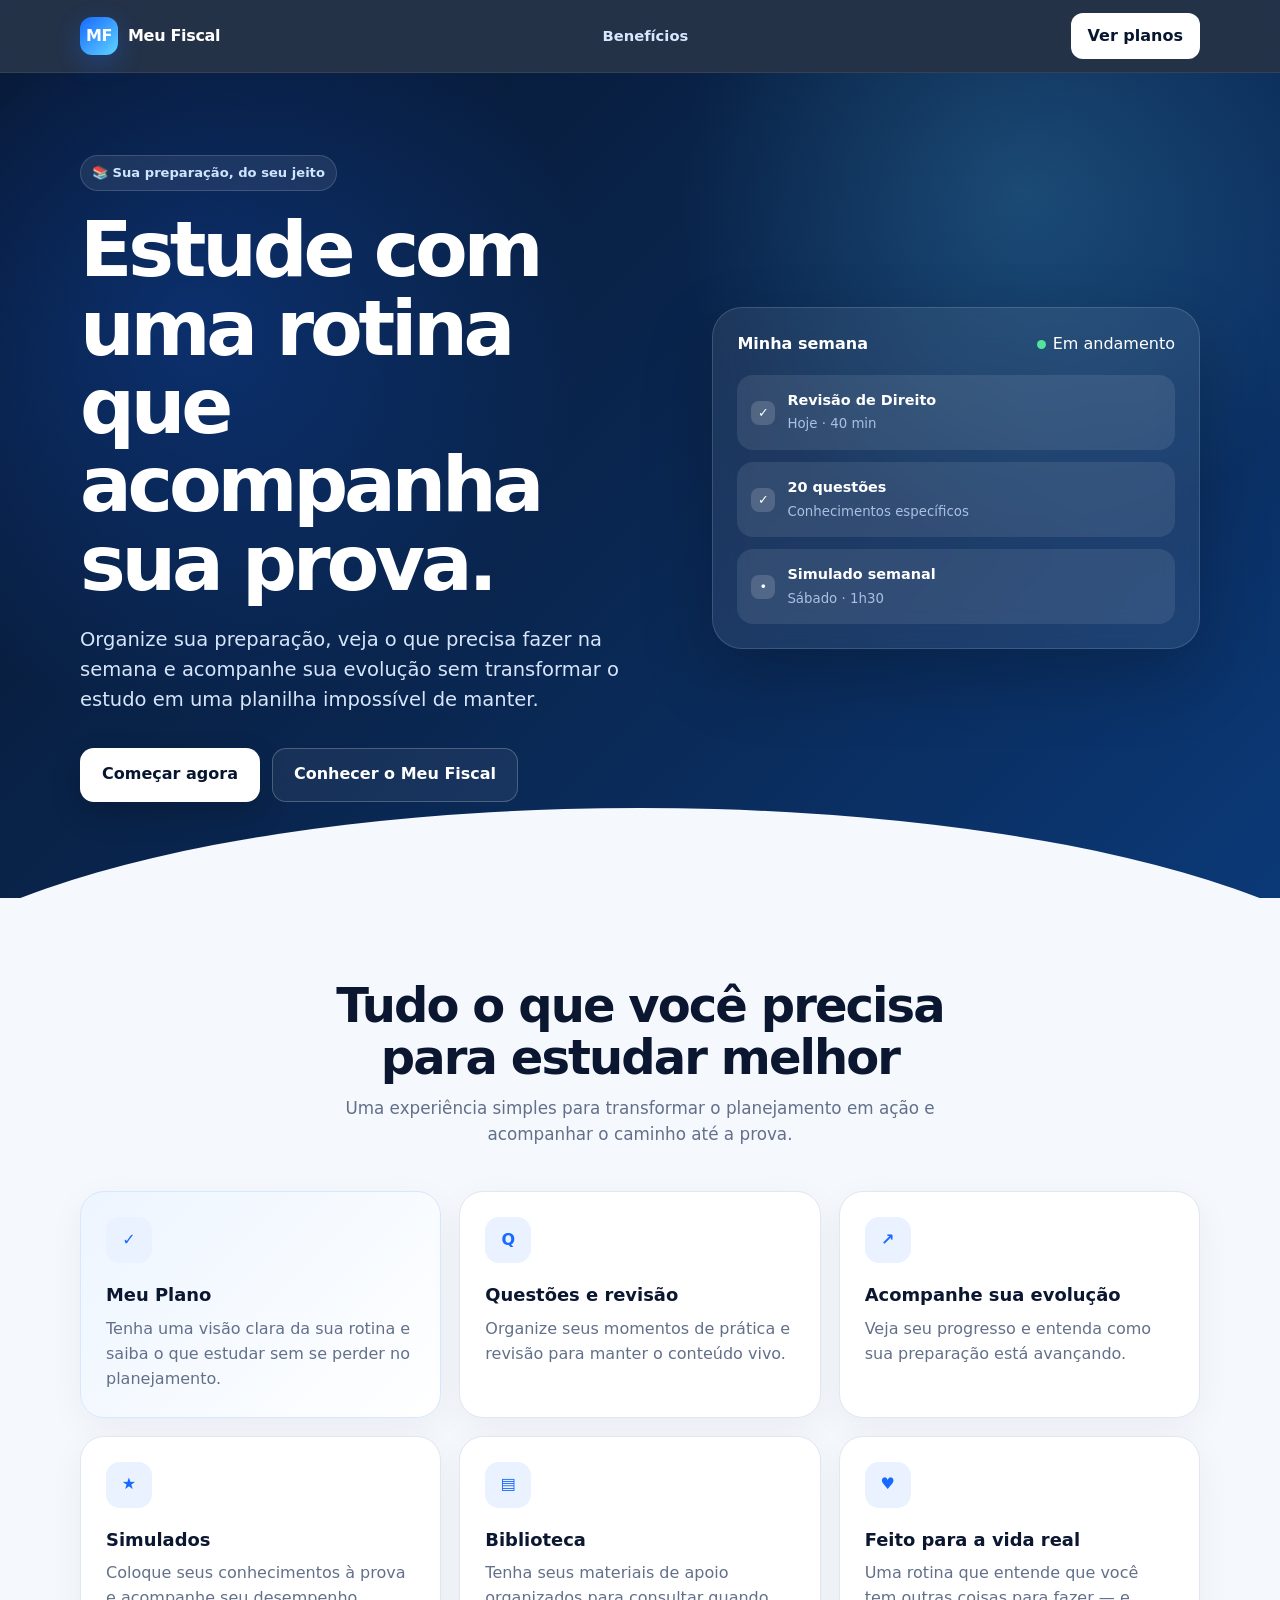
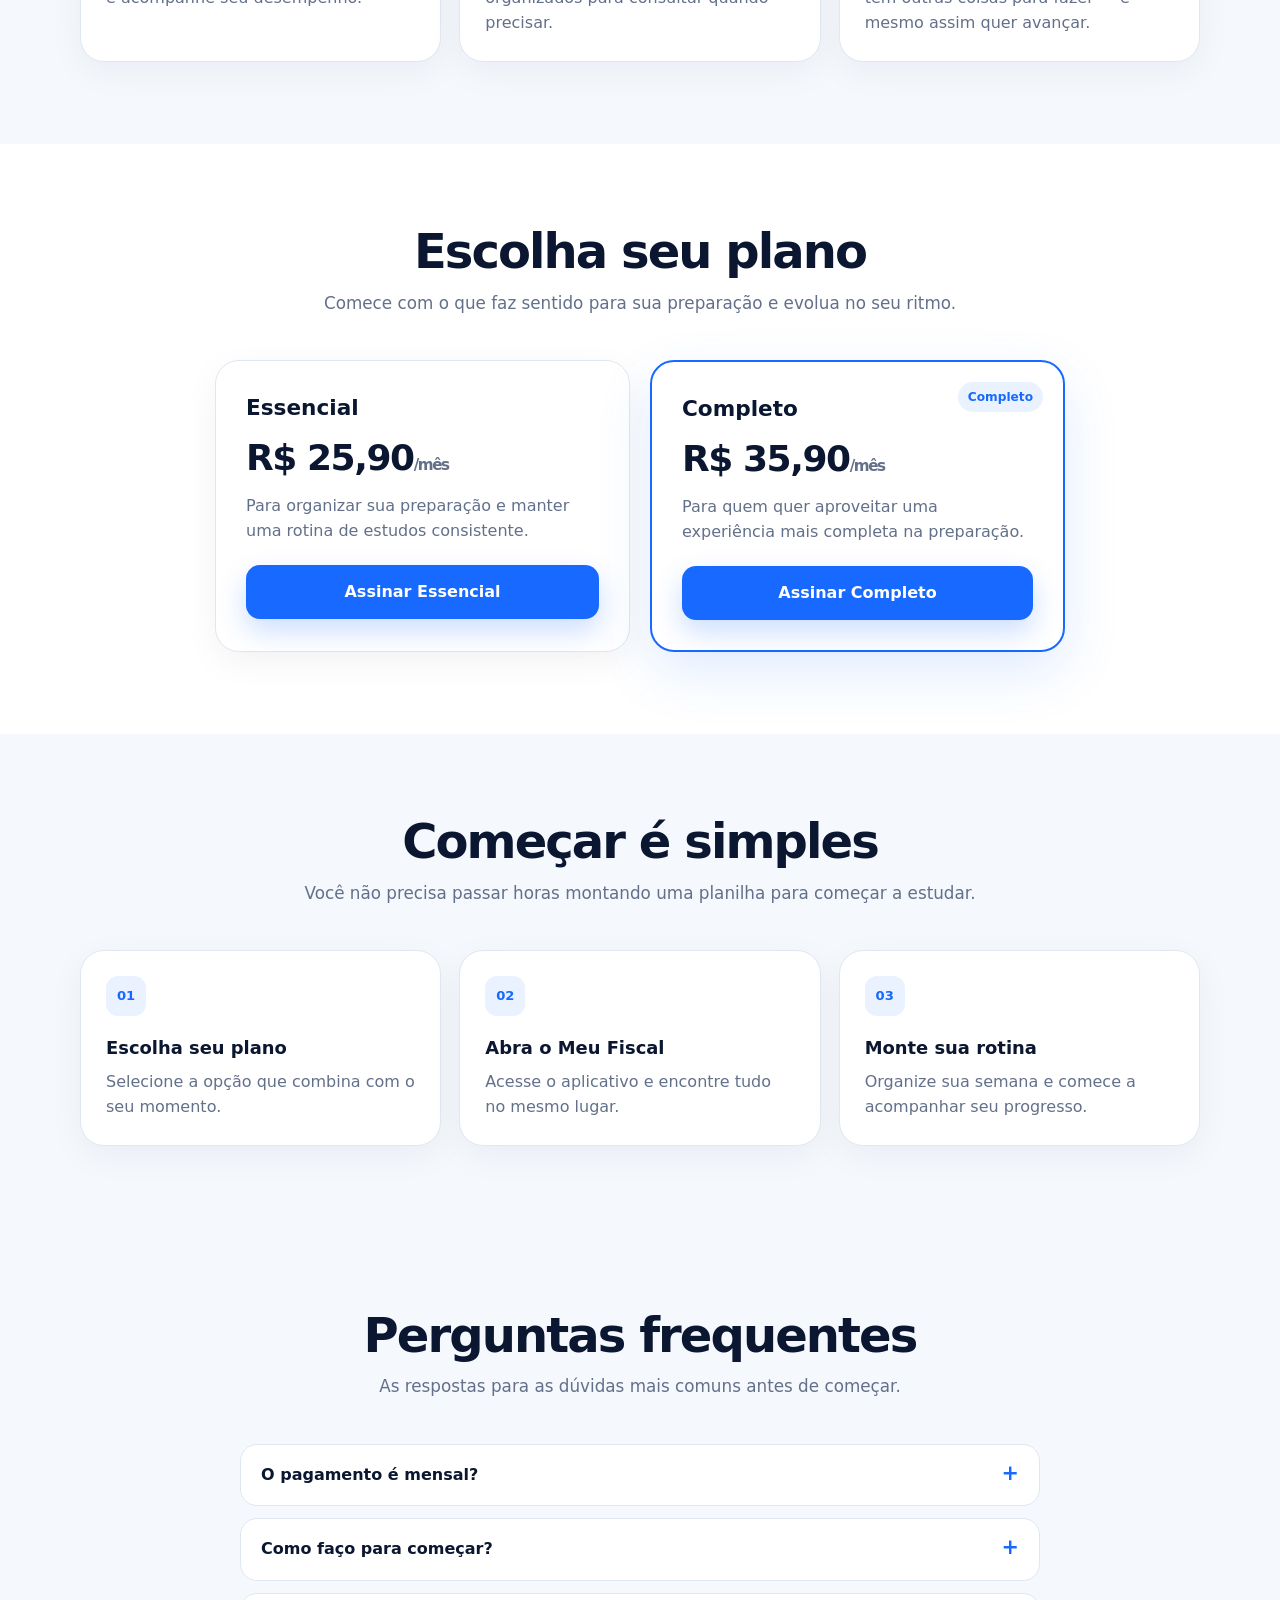
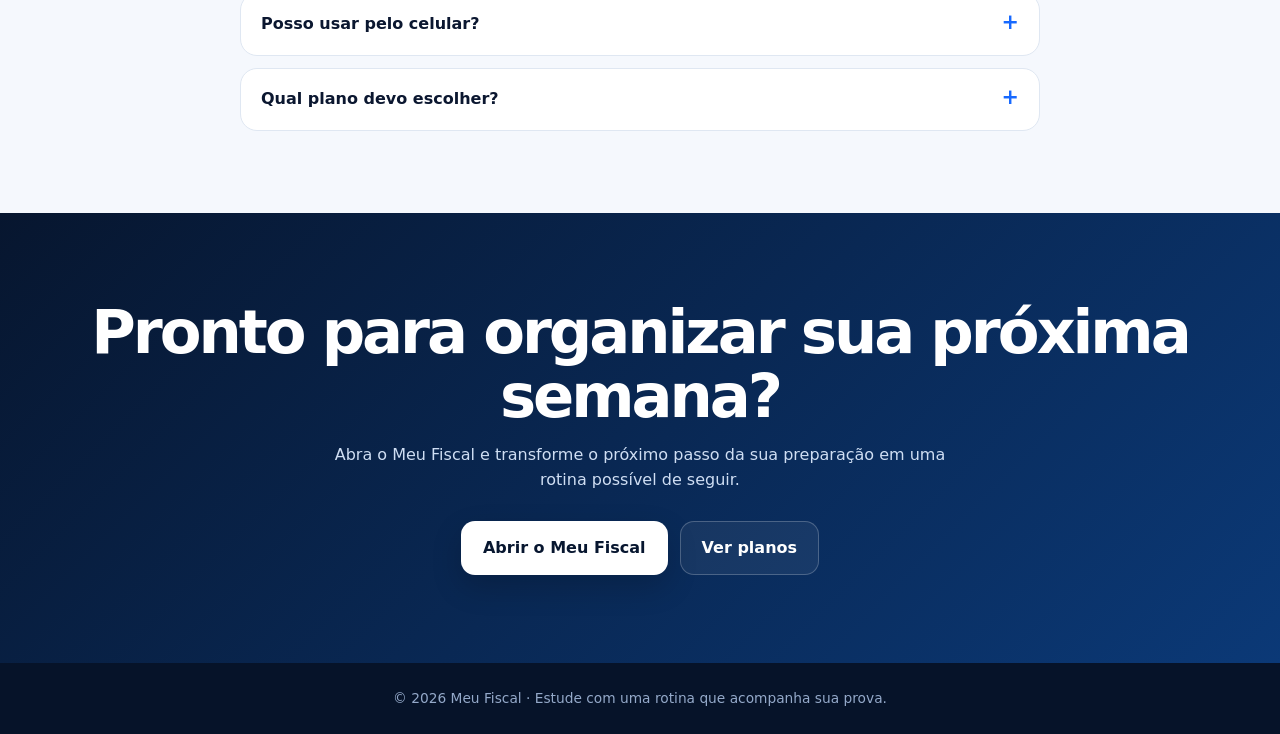
==== vendas/index.html @ a2a59a78 "Rename meu-fiscal-pagina-vendas.html to vendas/index.html" ====
<!DOCTYPE html>
<html lang="pt-BR">
<head>
  <meta charset="UTF-8">
  <meta name="viewport" content="width=device-width, initial-scale=1.0">
  <meta name="description" content="Meu Fiscal — organize sua preparação, acompanhe sua evolução e estude com uma rotina que acompanha sua prova.">
  <title>Meu Fiscal — Estude com uma rotina que acompanha sua prova</title>
  <style>
    :root{
      --navy:#07162f;
      --navy-2:#0b2145;
      --blue:#1769ff;
      --blue-2:#4f8cff;
      --cyan:#5fd4ff;
      --bg:#f5f8fd;
      --surface:#ffffff;
      --text:#0b1730;
      --muted:#63708a;
      --line:#dfe7f2;
      --success:#16a46a;
      --shadow:0 20px 60px rgba(7,22,47,.10);
      --radius:24px;
    }
    *{box-sizing:border-box}
    html{scroll-behavior:smooth}
    body{
      margin:0;
      font-family:Inter,ui-sans-serif,system-ui,-apple-system,BlinkMacSystemFont,"Segoe UI",sans-serif;
      color:var(--text);
      background:var(--bg);
      line-height:1.55;
    }
    a{text-decoration:none;color:inherit}
    .container{width:min(1120px,calc(100% - 32px));margin:auto}
    .nav{
      position:sticky;top:0;z-index:50;
      background:rgba(7,22,47,.88);
      backdrop-filter:blur(16px);
      border-bottom:1px solid rgba(255,255,255,.08);
    }
    .nav-inner{height:72px;display:flex;align-items:center;justify-content:space-between;gap:20px}
    .brand{display:flex;align-items:center;gap:10px;color:#fff;font-weight:800;letter-spacing:-.02em}
    .brand-mark{
      width:38px;height:38px;border-radius:12px;
      display:grid;place-items:center;
      background:linear-gradient(135deg,var(--blue),var(--cyan));
      color:#fff;font-weight:900;
      box-shadow:0 8px 24px rgba(23,105,255,.3)
    }
    .nav-link{color:#d9e6ff;font-size:.92rem;font-weight:650}
    .nav-cta{background:#fff;color:var(--navy);padding:11px 17px;border-radius:12px;font-weight:800}
    .hero{
      position:relative;overflow:hidden;color:#fff;
      background:
        radial-gradient(circle at 80% 15%,rgba(95,212,255,.20),transparent 28%),
        radial-gradient(circle at 15% 30%,rgba(23,105,255,.25),transparent 32%),
        linear-gradient(135deg,var(--navy),#0a2a58 62%,#0b3977);
      padding:82px 0 96px;
    }
    .hero:after{
      content:"";position:absolute;inset:auto -10% -130px;
      height:220px;background:var(--bg);border-radius:50% 50% 0 0/100% 100% 0 0;
    }
    .hero-grid{display:grid;grid-template-columns:1.08fr .92fr;align-items:center;gap:60px;position:relative;z-index:2}
    .eyebrow{
      display:inline-flex;align-items:center;gap:8px;
      padding:7px 11px;border:1px solid rgba(255,255,255,.15);
      background:rgba(255,255,255,.08);border-radius:999px;
      color:#cfe5ff;font-size:.82rem;font-weight:750;margin-bottom:20px
    }
    h1{font-size:clamp(2.65rem,6vw,5rem);line-height:1.02;letter-spacing:-.055em;margin:0 0 22px;max-width:760px}
    .hero p{font-size:clamp(1.03rem,2vw,1.22rem);color:#d7e5fa;max-width:650px;margin:0 0 32px}
    .actions{display:flex;flex-wrap:wrap;gap:12px}
    .btn{
      min-height:54px;padding:0 21px;border-radius:14px;
      display:inline-flex;align-items:center;justify-content:center;
      font-weight:850;border:1px solid transparent;transition:.2s;
    }
    .btn:hover{transform:translateY(-2px)}
    .btn-primary{background:#fff;color:var(--navy);box-shadow:0 12px 30px rgba(0,0,0,.18)}
    .btn-secondary{border-color:rgba(255,255,255,.22);color:#fff;background:rgba(255,255,255,.06)}
    .hero-card{
      background:rgba(255,255,255,.08);border:1px solid rgba(255,255,255,.14);
      border-radius:30px;padding:24px;box-shadow:0 28px 70px rgba(0,0,0,.22);
      backdrop-filter:blur(18px)
    }
    .mock-head{display:flex;justify-content:space-between;align-items:center;margin-bottom:18px}
    .mock-title{font-weight:800}.dot{width:9px;height:9px;background:#52e39c;border-radius:50%;display:inline-block;margin-right:7px}
    .week{display:grid;gap:12px}
    .task{
      display:flex;align-items:center;gap:12px;padding:14px;
      border-radius:16px;background:rgba(255,255,255,.09)
    }
    .check{width:24px;height:24px;border-radius:8px;background:rgba(255,255,255,.16);display:grid;place-items:center;font-size:.8rem}
    .task strong{display:block;font-size:.9rem}.task small{color:#a9c0e2}
    section{padding:82px 0}
    .section-head{text-align:center;max-width:700px;margin:0 auto 44px}
    .section-head h2{font-size:clamp(2rem,4vw,3rem);line-height:1.08;letter-spacing:-.04em;margin:0 0 12px}
    .section-head p{margin:0;color:var(--muted);font-size:1.05rem}
    .benefits{display:grid;grid-template-columns:repeat(3,1fr);gap:18px}
    .card{
      background:var(--surface);border:1px solid var(--line);border-radius:var(--radius);
      padding:25px;box-shadow:0 10px 35px rgba(11,23,48,.05)
    }
    .icon{
      width:46px;height:46px;border-radius:14px;display:grid;place-items:center;
      background:#eaf2ff;color:var(--blue);font-weight:900;margin-bottom:18px
    }
    .card h3{margin:0 0 8px;font-size:1.12rem}.card p{margin:0;color:var(--muted)}
    .highlight{
      background:linear-gradient(135deg,#edf5ff,#fff);
      border:1px solid #d8e7ff
    }
    .plans{background:#fff}
    .plan-grid{display:grid;grid-template-columns:repeat(2,1fr);gap:20px;max-width:850px;margin:auto}
    .plan{position:relative;padding:30px}
    .plan.featured{border:2px solid var(--blue);box-shadow:0 20px 55px rgba(23,105,255,.13)}
    .tag{position:absolute;right:20px;top:20px;padding:6px 10px;border-radius:999px;background:#eaf2ff;color:var(--blue);font-size:.76rem;font-weight:850}
    .plan h3{font-size:1.35rem;margin:0 0 6px}.price{font-size:2.25rem;font-weight:900;letter-spacing:-.04em;margin:0 0 8px}.price span{font-size:.95rem;color:var(--muted);font-weight:600}
    .plan p{color:var(--muted);margin:0 0 22px}
    .plan .btn{width:100%}.btn-blue{background:var(--blue);color:#fff;box-shadow:0 12px 28px rgba(23,105,255,.22)}
    .steps{display:grid;grid-template-columns:repeat(3,1fr);gap:18px;counter-reset:step}
    .step{position:relative}.number{font-size:.82rem;font-weight:900;color:var(--blue);margin-bottom:18px}
    .number:before{counter-increment:step;content:"0" counter(step);display:inline-flex;width:40px;height:40px;align-items:center;justify-content:center;border-radius:12px;background:#eaf2ff;margin-right:10px}
    .faq{max-width:800px;margin:auto;display:grid;gap:12px}
    details{background:#fff;border:1px solid var(--line);border-radius:17px;padding:18px 20px}
    summary{cursor:pointer;font-weight:800;list-style:none;display:flex;justify-content:space-between;gap:15px}
    summary::-webkit-details-marker{display:none}
    summary:after{content:"+";color:var(--blue);font-size:1.3rem;line-height:1}
    details[open] summary:after{content:"−"}
    details p{color:var(--muted);margin:14px 0 0}
    .final{
      color:#fff;background:linear-gradient(135deg,var(--navy),#0b3977);
      text-align:center;padding:88px 0
    }
    .final h2{font-size:clamp(2.2rem,5vw,3.8rem);letter-spacing:-.05em;line-height:1.05;margin:0 0 15px}
    .final p{color:#cfdef3;max-width:620px;margin:0 auto 28px}
    footer{background:#061329;color:#94a9c9;padding:25px 0;text-align:center;font-size:.86rem}
    @media(max-width:800px){
      .nav-link{display:none}.nav-inner{height:64px}.hero{padding:58px 0 82px}
      .hero-grid{grid-template-columns:1fr;gap:35px}.hero-card{max-width:560px}
      .benefits,.steps,.plan-grid{grid-template-columns:1fr}
      section{padding:64px 0}.card{padding:22px}
    }
    @media(max-width:520px){
      .container{width:min(100% - 24px,1120px)}
      h1{font-size:2.65rem}.hero p{font-size:1rem}
      .actions{display:grid;grid-template-columns:1fr}.btn{width:100%}
      .hero-card{padding:18px;border-radius:22px}.plan{padding:24px}
      .section-head{margin-bottom:30px}
    }
  </style>
</head>
<body>
  <header class="nav">
    <div class="container nav-inner">
      <a class="brand" href="#top" aria-label="Meu Fiscal">
        <span class="brand-mark">MF</span><span>Meu Fiscal</span>
      </a>
      <nav><a class="nav-link" href="#beneficios">Benefícios</a></nav>
      <a class="nav-cta" href="#planos">Ver planos</a>
    </div>
  </header>

  <main id="top">
    <section class="hero">
      <div class="container hero-grid">
        <div>
          <div class="eyebrow">📚 Sua preparação, do seu jeito</div>
          <h1>Estude com uma rotina que acompanha sua prova.</h1>
          <p>Organize sua preparação, veja o que precisa fazer na semana e acompanhe sua evolução sem transformar o estudo em uma planilha impossível de manter.</p>
          <div class="actions">
            <a class="btn btn-primary" href="#planos">Começar agora</a>
            <a class="btn btn-secondary" href="https://meu-fiscal-mp-na-tela-inicial.vercel.app/">Conhecer o Meu Fiscal</a>
          </div>
        </div>
        <div class="hero-card" aria-label="Prévia da rotina semanal">
          <div class="mock-head"><span class="mock-title">Minha semana</span><span><i class="dot"></i>Em andamento</span></div>
          <div class="week">
            <div class="task"><span class="check">✓</span><div><strong>Revisão de Direito</strong><small>Hoje · 40 min</small></div></div>
            <div class="task"><span class="check">✓</span><div><strong>20 questões</strong><small>Conhecimentos específicos</small></div></div>
            <div class="task"><span class="check">•</span><div><strong>Simulado semanal</strong><small>Sábado · 1h30</small></div></div>
          </div>
        </div>
      </div>
    </section>

    <section id="beneficios">
      <div class="container">
        <div class="section-head">
          <h2>Tudo o que você precisa para estudar melhor</h2>
          <p>Uma experiência simples para transformar o planejamento em ação e acompanhar o caminho até a prova.</p>
        </div>
        <div class="benefits">
          <article class="card highlight"><div class="icon">✓</div><h3>Meu Plano</h3><p>Tenha uma visão clara da sua rotina e saiba o que estudar sem se perder no planejamento.</p></article>
          <article class="card"><div class="icon">Q</div><h3>Questões e revisão</h3><p>Organize seus momentos de prática e revisão para manter o conteúdo vivo.</p></article>
          <article class="card"><div class="icon">↗</div><h3>Acompanhe sua evolução</h3><p>Veja seu progresso e entenda como sua preparação está avançando.</p></article>
          <article class="card"><div class="icon">★</div><h3>Simulados</h3><p>Coloque seus conhecimentos à prova e acompanhe seu desempenho.</p></article>
          <article class="card"><div class="icon">▤</div><h3>Biblioteca</h3><p>Tenha seus materiais de apoio organizados para consultar quando precisar.</p></article>
          <article class="card"><div class="icon">♥</div><h3>Feito para a vida real</h3><p>Uma rotina que entende que você tem outras coisas para fazer — e mesmo assim quer avançar.</p></article>
        </div>
      </div>
    </section>

    <section id="planos" class="plans">
      <div class="container">
        <div class="section-head">
          <h2>Escolha seu plano</h2>
          <p>Comece com o que faz sentido para sua preparação e evolua no seu ritmo.</p>
        </div>
        <div class="plan-grid">
          <article class="card plan">
            <h3>Essencial</h3>
            <div class="price">R$ 25,90<span>/mês</span></div>
            <p>Para organizar sua preparação e manter uma rotina de estudos consistente.</p>
            <a class="btn btn-blue" href="https://mpago.la/21zCjoG" target="_blank" rel="noopener">Assinar Essencial</a>
          </article>
          <article class="card plan featured">
            <span class="tag">Completo</span>
            <h3>Completo</h3>
            <div class="price">R$ 35,90<span>/mês</span></div>
            <p>Para quem quer aproveitar uma experiência mais completa na preparação.</p>
            <a class="btn btn-blue" href="https://mpago.la/1VVJ6g5" target="_blank" rel="noopener">Assinar Completo</a>
          </article>
        </div>
      </div>
    </section>

    <section>
      <div class="container">
        <div class="section-head">
          <h2>Começar é simples</h2>
          <p>Você não precisa passar horas montando uma planilha para começar a estudar.</p>
        </div>
        <div class="steps">
          <article class="card step"><div class="number"></div><h3>Escolha seu plano</h3><p>Selecione a opção que combina com o seu momento.</p></article>
          <article class="card step"><div class="number"></div><h3>Abra o Meu Fiscal</h3><p>Acesse o aplicativo e encontre tudo no mesmo lugar.</p></article>
          <article class="card step"><div class="number"></div><h3>Monte sua rotina</h3><p>Organize sua semana e comece a acompanhar seu progresso.</p></article>
        </div>
      </div>
    </section>

    <section id="faq">
      <div class="container">
        <div class="section-head">
          <h2>Perguntas frequentes</h2>
          <p>As respostas para as dúvidas mais comuns antes de começar.</p>
        </div>
        <div class="faq">
          <details><summary>O pagamento é mensal?</summary><p>Sim. Os planos são apresentados com cobrança mensal.</p></details>
          <details><summary>Como faço para começar?</summary><p>Escolha seu plano, faça a assinatura e depois acesse o Meu Fiscal pelo aplicativo.</p></details>
          <details><summary>Posso usar pelo celular?</summary><p>Sim. O Meu Fiscal foi pensado para funcionar muito bem no celular, além de também poder ser acessado no desktop.</p></details>
          <details><summary>Qual plano devo escolher?</summary><p>Escolha o Essencial se você quer começar com uma rotina mais enxuta. O Completo é indicado para quem quer uma experiência mais completa de preparação.</p></details>
        </div>
      </div>
    </section>

    <section class="final">
      <div class="container">
        <h2>Pronto para organizar sua próxima semana?</h2>
        <p>Abra o Meu Fiscal e transforme o próximo passo da sua preparação em uma rotina possível de seguir.</p>
        <div class="actions" style="justify-content:center">
          <a class="btn btn-primary" href="https://meu-fiscal-mp-na-tela-inicial.vercel.app/" target="_blank" rel="noopener">Abrir o Meu Fiscal</a>
          <a class="btn btn-secondary" href="#planos">Ver planos</a>
        </div>
      </div>
    </section>
  </main>

  <footer>
    <div class="container">© 2026 Meu Fiscal · Estude com uma rotina que acompanha sua prova.</div>
  </footer>
</body>
</html>
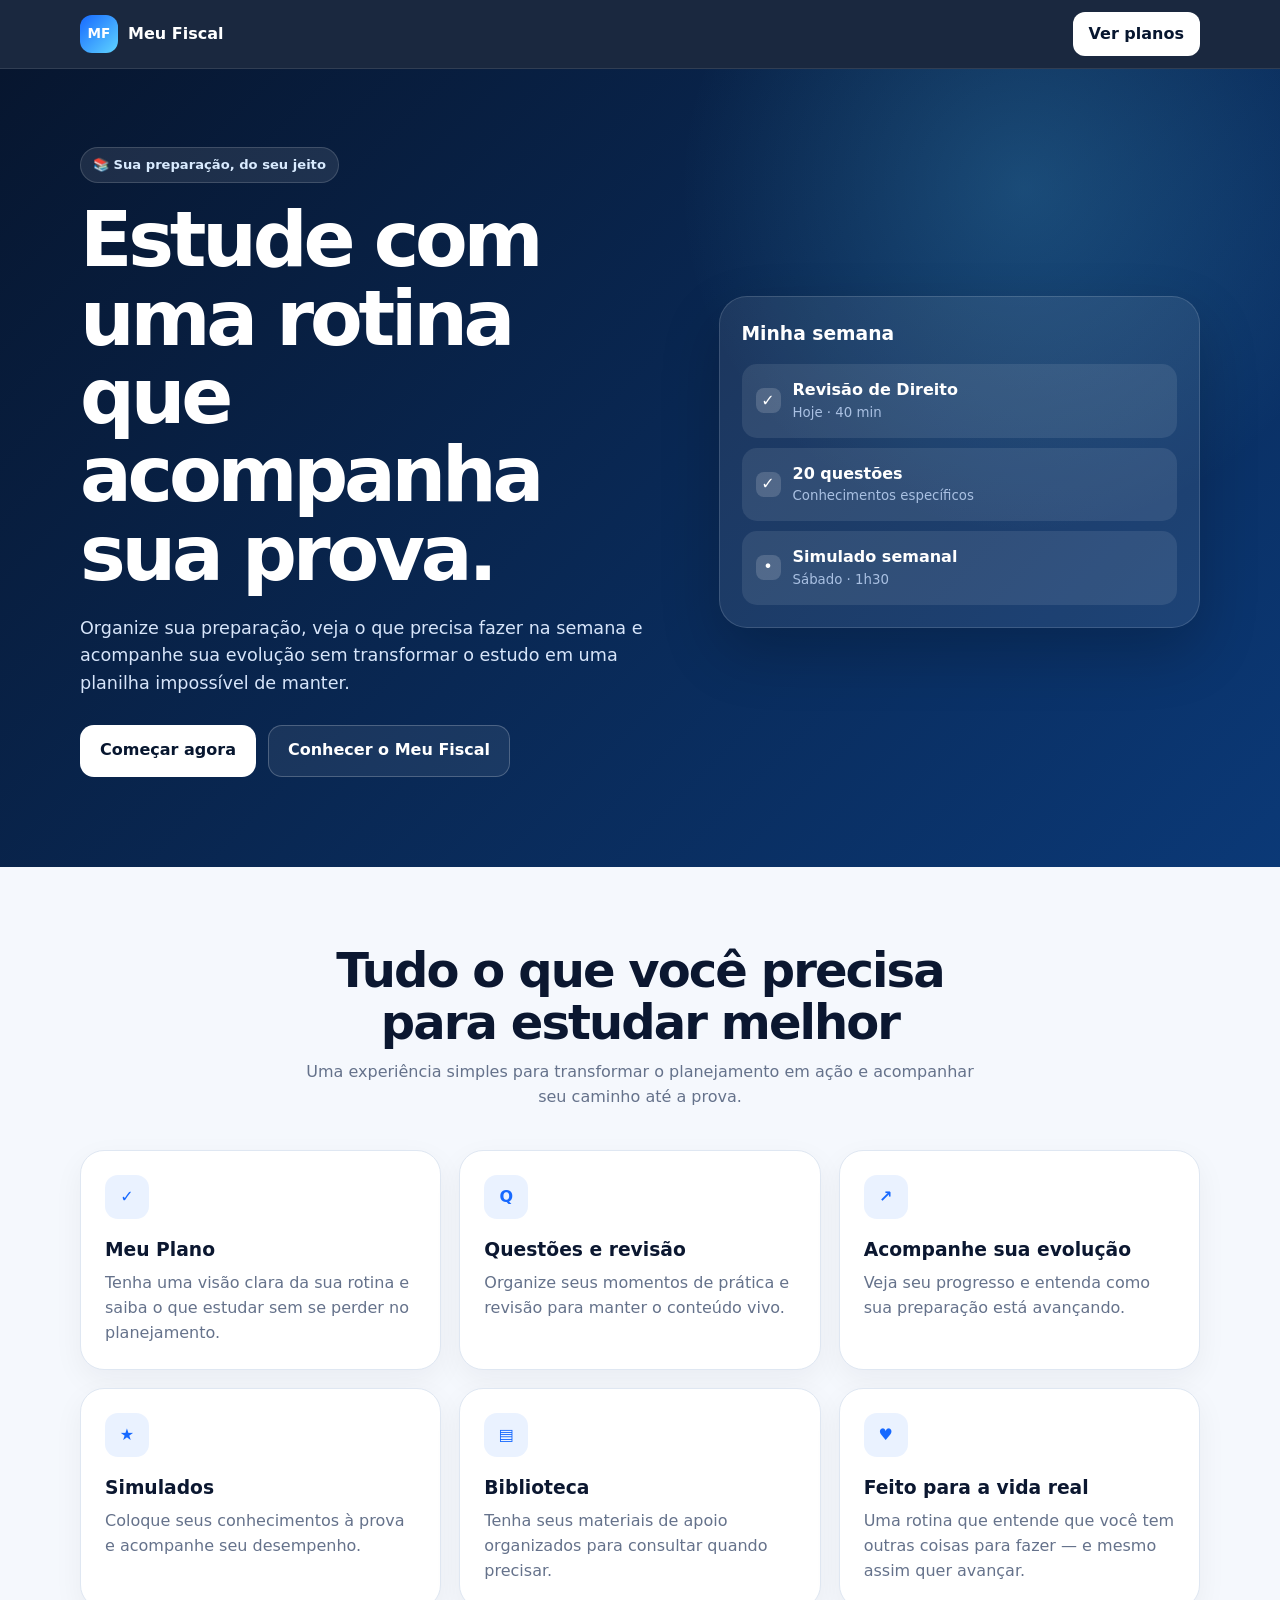
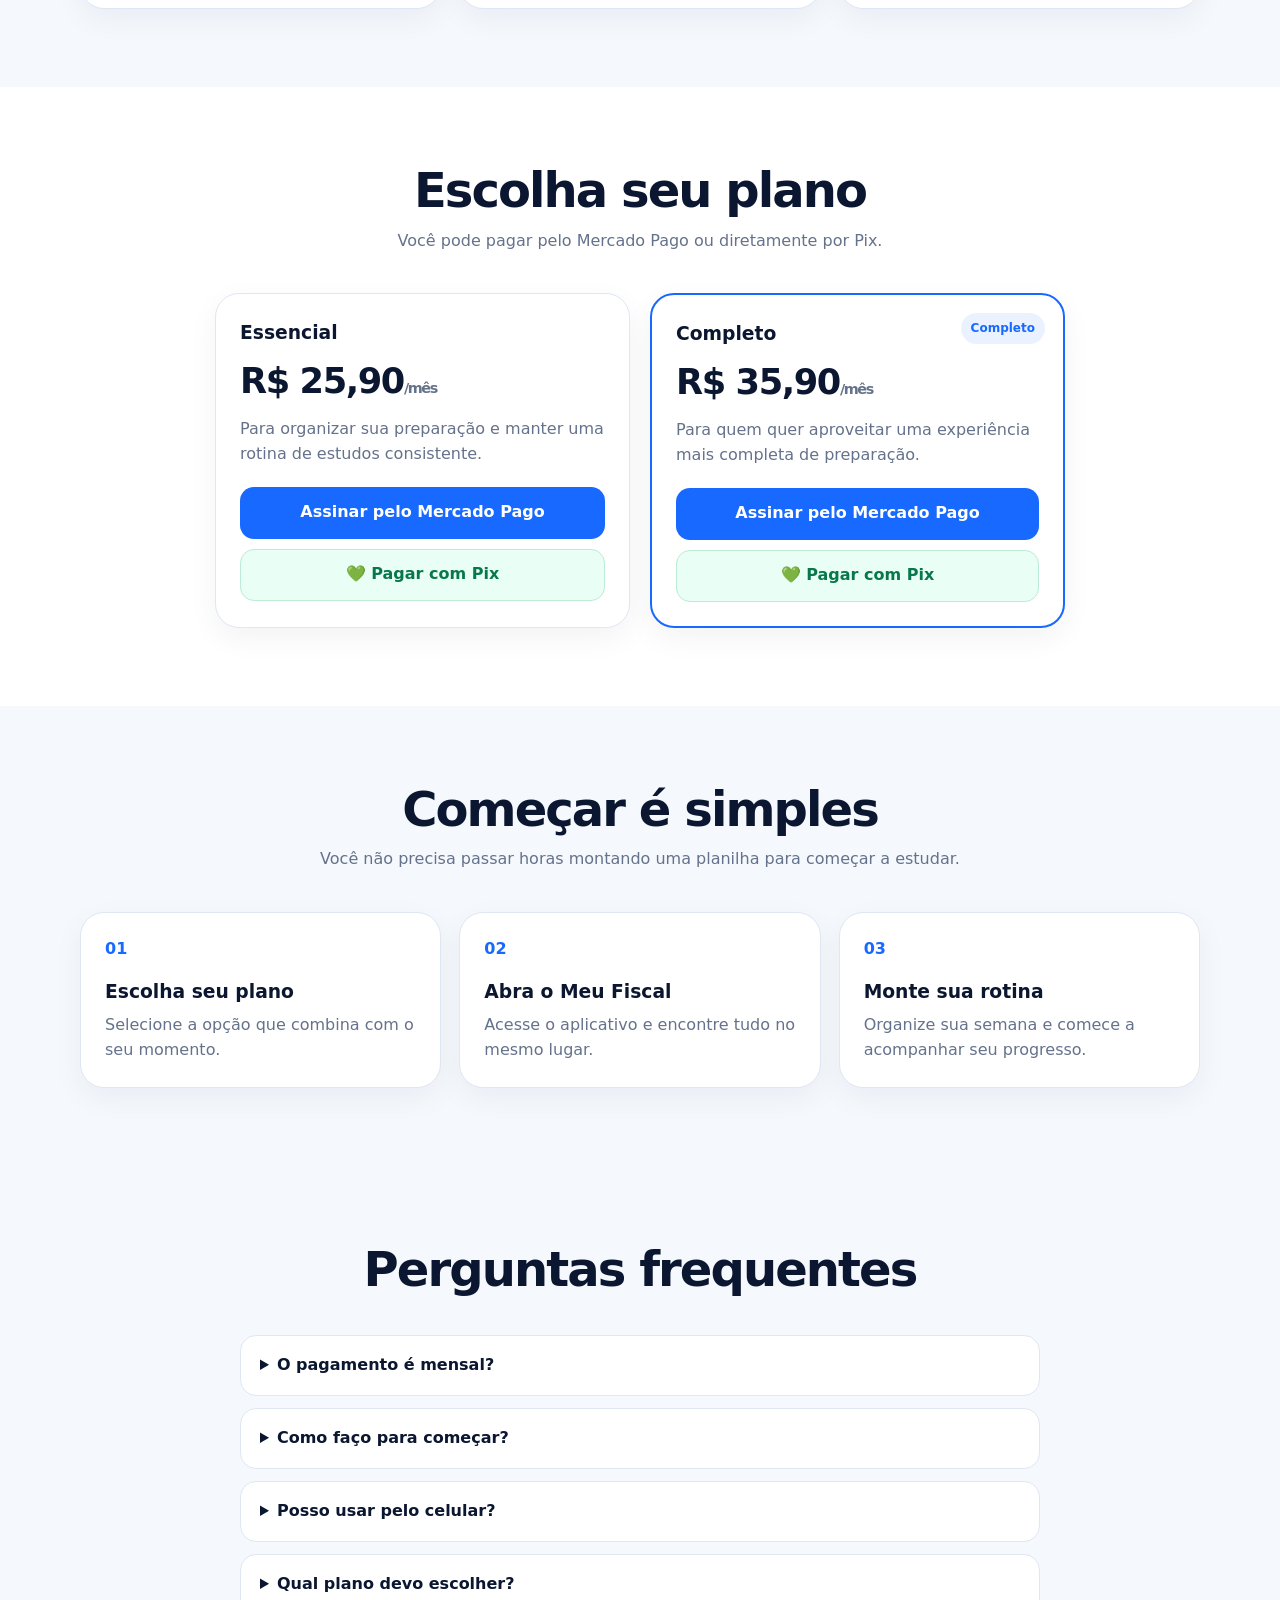
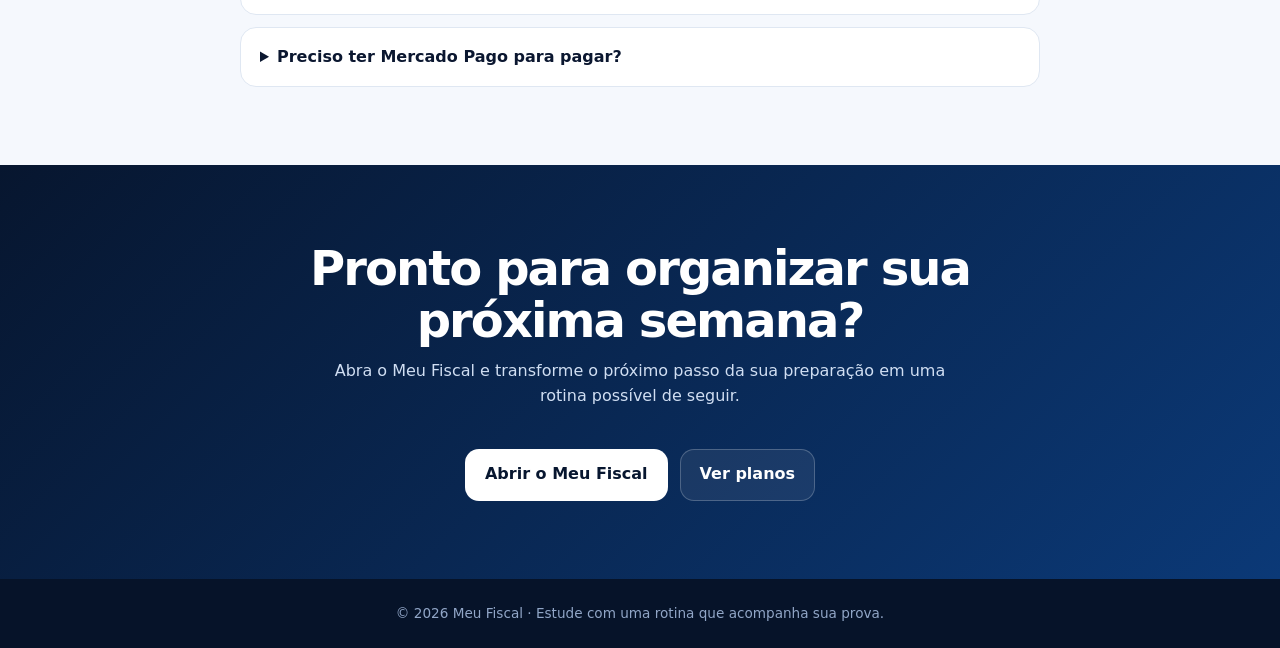
==== commit 59f2aa3b: "Rename meu-fiscal-pagina-vendas-pix.html to vendas/index.html" ====
--- a/vendas/index.html
+++ b/vendas/index.html
@@ -1,274 +1,50 @@
 <!DOCTYPE html>
 <html lang="pt-BR">
 <head>
-  <meta charset="UTF-8">
-  <meta name="viewport" content="width=device-width, initial-scale=1.0">
-  <meta name="description" content="Meu Fiscal — organize sua preparação, acompanhe sua evolução e estude com uma rotina que acompanha sua prova.">
-  <title>Meu Fiscal — Estude com uma rotina que acompanha sua prova</title>
-  <style>
-    :root{
-      --navy:#07162f;
-      --navy-2:#0b2145;
-      --blue:#1769ff;
-      --blue-2:#4f8cff;
-      --cyan:#5fd4ff;
-      --bg:#f5f8fd;
-      --surface:#ffffff;
-      --text:#0b1730;
-      --muted:#63708a;
-      --line:#dfe7f2;
-      --success:#16a46a;
-      --shadow:0 20px 60px rgba(7,22,47,.10);
-      --radius:24px;
-    }
-    *{box-sizing:border-box}
-    html{scroll-behavior:smooth}
-    body{
-      margin:0;
-      font-family:Inter,ui-sans-serif,system-ui,-apple-system,BlinkMacSystemFont,"Segoe UI",sans-serif;
-      color:var(--text);
-      background:var(--bg);
-      line-height:1.55;
-    }
-    a{text-decoration:none;color:inherit}
-    .container{width:min(1120px,calc(100% - 32px));margin:auto}
-    .nav{
-      position:sticky;top:0;z-index:50;
-      background:rgba(7,22,47,.88);
-      backdrop-filter:blur(16px);
-      border-bottom:1px solid rgba(255,255,255,.08);
-    }
-    .nav-inner{height:72px;display:flex;align-items:center;justify-content:space-between;gap:20px}
-    .brand{display:flex;align-items:center;gap:10px;color:#fff;font-weight:800;letter-spacing:-.02em}
-    .brand-mark{
-      width:38px;height:38px;border-radius:12px;
-      display:grid;place-items:center;
-      background:linear-gradient(135deg,var(--blue),var(--cyan));
-      color:#fff;font-weight:900;
-      box-shadow:0 8px 24px rgba(23,105,255,.3)
-    }
-    .nav-link{color:#d9e6ff;font-size:.92rem;font-weight:650}
-    .nav-cta{background:#fff;color:var(--navy);padding:11px 17px;border-radius:12px;font-weight:800}
-    .hero{
-      position:relative;overflow:hidden;color:#fff;
-      background:
-        radial-gradient(circle at 80% 15%,rgba(95,212,255,.20),transparent 28%),
-        radial-gradient(circle at 15% 30%,rgba(23,105,255,.25),transparent 32%),
-        linear-gradient(135deg,var(--navy),#0a2a58 62%,#0b3977);
-      padding:82px 0 96px;
-    }
-    .hero:after{
-      content:"";position:absolute;inset:auto -10% -130px;
-      height:220px;background:var(--bg);border-radius:50% 50% 0 0/100% 100% 0 0;
-    }
-    .hero-grid{display:grid;grid-template-columns:1.08fr .92fr;align-items:center;gap:60px;position:relative;z-index:2}
-    .eyebrow{
-      display:inline-flex;align-items:center;gap:8px;
-      padding:7px 11px;border:1px solid rgba(255,255,255,.15);
-      background:rgba(255,255,255,.08);border-radius:999px;
-      color:#cfe5ff;font-size:.82rem;font-weight:750;margin-bottom:20px
-    }
-    h1{font-size:clamp(2.65rem,6vw,5rem);line-height:1.02;letter-spacing:-.055em;margin:0 0 22px;max-width:760px}
-    .hero p{font-size:clamp(1.03rem,2vw,1.22rem);color:#d7e5fa;max-width:650px;margin:0 0 32px}
-    .actions{display:flex;flex-wrap:wrap;gap:12px}
-    .btn{
-      min-height:54px;padding:0 21px;border-radius:14px;
-      display:inline-flex;align-items:center;justify-content:center;
-      font-weight:850;border:1px solid transparent;transition:.2s;
-    }
-    .btn:hover{transform:translateY(-2px)}
-    .btn-primary{background:#fff;color:var(--navy);box-shadow:0 12px 30px rgba(0,0,0,.18)}
-    .btn-secondary{border-color:rgba(255,255,255,.22);color:#fff;background:rgba(255,255,255,.06)}
-    .hero-card{
-      background:rgba(255,255,255,.08);border:1px solid rgba(255,255,255,.14);
-      border-radius:30px;padding:24px;box-shadow:0 28px 70px rgba(0,0,0,.22);
-      backdrop-filter:blur(18px)
-    }
-    .mock-head{display:flex;justify-content:space-between;align-items:center;margin-bottom:18px}
-    .mock-title{font-weight:800}.dot{width:9px;height:9px;background:#52e39c;border-radius:50%;display:inline-block;margin-right:7px}
-    .week{display:grid;gap:12px}
-    .task{
-      display:flex;align-items:center;gap:12px;padding:14px;
-      border-radius:16px;background:rgba(255,255,255,.09)
-    }
-    .check{width:24px;height:24px;border-radius:8px;background:rgba(255,255,255,.16);display:grid;place-items:center;font-size:.8rem}
-    .task strong{display:block;font-size:.9rem}.task small{color:#a9c0e2}
-    section{padding:82px 0}
-    .section-head{text-align:center;max-width:700px;margin:0 auto 44px}
-    .section-head h2{font-size:clamp(2rem,4vw,3rem);line-height:1.08;letter-spacing:-.04em;margin:0 0 12px}
-    .section-head p{margin:0;color:var(--muted);font-size:1.05rem}
-    .benefits{display:grid;grid-template-columns:repeat(3,1fr);gap:18px}
-    .card{
-      background:var(--surface);border:1px solid var(--line);border-radius:var(--radius);
-      padding:25px;box-shadow:0 10px 35px rgba(11,23,48,.05)
-    }
-    .icon{
-      width:46px;height:46px;border-radius:14px;display:grid;place-items:center;
-      background:#eaf2ff;color:var(--blue);font-weight:900;margin-bottom:18px
-    }
-    .card h3{margin:0 0 8px;font-size:1.12rem}.card p{margin:0;color:var(--muted)}
-    .highlight{
-      background:linear-gradient(135deg,#edf5ff,#fff);
-      border:1px solid #d8e7ff
-    }
-    .plans{background:#fff}
-    .plan-grid{display:grid;grid-template-columns:repeat(2,1fr);gap:20px;max-width:850px;margin:auto}
-    .plan{position:relative;padding:30px}
-    .plan.featured{border:2px solid var(--blue);box-shadow:0 20px 55px rgba(23,105,255,.13)}
-    .tag{position:absolute;right:20px;top:20px;padding:6px 10px;border-radius:999px;background:#eaf2ff;color:var(--blue);font-size:.76rem;font-weight:850}
-    .plan h3{font-size:1.35rem;margin:0 0 6px}.price{font-size:2.25rem;font-weight:900;letter-spacing:-.04em;margin:0 0 8px}.price span{font-size:.95rem;color:var(--muted);font-weight:600}
-    .plan p{color:var(--muted);margin:0 0 22px}
-    .plan .btn{width:100%}.btn-blue{background:var(--blue);color:#fff;box-shadow:0 12px 28px rgba(23,105,255,.22)}
-    .steps{display:grid;grid-template-columns:repeat(3,1fr);gap:18px;counter-reset:step}
-    .step{position:relative}.number{font-size:.82rem;font-weight:900;color:var(--blue);margin-bottom:18px}
-    .number:before{counter-increment:step;content:"0" counter(step);display:inline-flex;width:40px;height:40px;align-items:center;justify-content:center;border-radius:12px;background:#eaf2ff;margin-right:10px}
-    .faq{max-width:800px;margin:auto;display:grid;gap:12px}
-    details{background:#fff;border:1px solid var(--line);border-radius:17px;padding:18px 20px}
-    summary{cursor:pointer;font-weight:800;list-style:none;display:flex;justify-content:space-between;gap:15px}
-    summary::-webkit-details-marker{display:none}
-    summary:after{content:"+";color:var(--blue);font-size:1.3rem;line-height:1}
-    details[open] summary:after{content:"−"}
-    details p{color:var(--muted);margin:14px 0 0}
-    .final{
-      color:#fff;background:linear-gradient(135deg,var(--navy),#0b3977);
-      text-align:center;padding:88px 0
-    }
-    .final h2{font-size:clamp(2.2rem,5vw,3.8rem);letter-spacing:-.05em;line-height:1.05;margin:0 0 15px}
-    .final p{color:#cfdef3;max-width:620px;margin:0 auto 28px}
-    footer{background:#061329;color:#94a9c9;padding:25px 0;text-align:center;font-size:.86rem}
-    @media(max-width:800px){
-      .nav-link{display:none}.nav-inner{height:64px}.hero{padding:58px 0 82px}
-      .hero-grid{grid-template-columns:1fr;gap:35px}.hero-card{max-width:560px}
-      .benefits,.steps,.plan-grid{grid-template-columns:1fr}
-      section{padding:64px 0}.card{padding:22px}
-    }
-    @media(max-width:520px){
-      .container{width:min(100% - 24px,1120px)}
-      h1{font-size:2.65rem}.hero p{font-size:1rem}
-      .actions{display:grid;grid-template-columns:1fr}.btn{width:100%}
-      .hero-card{padding:18px;border-radius:22px}.plan{padding:24px}
-      .section-head{margin-bottom:30px}
-    }
-  </style>
+<meta charset="UTF-8"><meta name="viewport" content="width=device-width, initial-scale=1.0">
+<meta name="description" content="Meu Fiscal — organize sua preparação, acompanhe sua evolução e estude com uma rotina que acompanha sua prova.">
+<title>Meu Fiscal — Página de vendas</title>
+<style>
+:root{--navy:#07162f;--blue:#1769ff;--cyan:#5fd4ff;--bg:#f5f8fd;--text:#0b1730;--muted:#65728b;--line:#dfe7f2}
+*{box-sizing:border-box}html{scroll-behavior:smooth}body{margin:0;font-family:Inter,system-ui,-apple-system,BlinkMacSystemFont,"Segoe UI",sans-serif;color:var(--text);background:var(--bg);line-height:1.55}a{color:inherit;text-decoration:none}button{font:inherit}
+.container{width:min(1120px,calc(100% - 28px));margin:auto}.nav{position:sticky;top:0;z-index:20;background:rgba(7,22,47,.92);backdrop-filter:blur(15px);border-bottom:1px solid rgba(255,255,255,.1)}.navin{height:68px;display:flex;align-items:center;justify-content:space-between}.brand{display:flex;gap:10px;align-items:center;color:white;font-weight:850}.mark{width:38px;height:38px;border-radius:12px;display:grid;place-items:center;background:linear-gradient(135deg,var(--blue),var(--cyan));font-size:.85rem}.navbtn{background:white;color:var(--navy);padding:10px 16px;border-radius:12px;font-weight:800}
+.hero{color:white;background:radial-gradient(circle at 80% 15%,rgba(95,212,255,.2),transparent 28%),linear-gradient(135deg,var(--navy),#0b3977);padding:78px 0 90px}.hero-grid{display:grid;grid-template-columns:1.1fr .9fr;gap:50px;align-items:center}.pill{display:inline-block;padding:7px 12px;border-radius:999px;background:rgba(255,255,255,.09);border:1px solid rgba(255,255,255,.15);color:#d9ebff;font-size:.82rem;font-weight:750;margin-bottom:18px}h1{font-size:clamp(2.7rem,6vw,5rem);line-height:1.02;letter-spacing:-.055em;margin:0 0 22px}.hero p{font-size:1.1rem;color:#d7e5fa;max-width:650px;margin:0 0 28px}
+.actions{display:flex;gap:12px;flex-wrap:wrap}.btn{min-height:52px;padding:0 19px;border-radius:14px;border:1px solid transparent;display:inline-flex;align-items:center;justify-content:center;font-weight:850;cursor:pointer;transition:.2s}.btn:hover{transform:translateY(-2px)}.primary{background:white;color:var(--navy)}.blue{background:var(--blue);color:white}.outline{background:rgba(255,255,255,.07);border-color:rgba(255,255,255,.22);color:white}
+.preview{background:rgba(255,255,255,.08);border:1px solid rgba(255,255,255,.14);border-radius:28px;padding:22px;box-shadow:0 25px 60px rgba(0,0,0,.2)}.preview h3{margin:0 0 16px}.task{display:flex;gap:12px;align-items:center;padding:14px;border-radius:15px;background:rgba(255,255,255,.09);margin-top:10px}.check{width:25px;height:25px;border-radius:8px;background:rgba(255,255,255,.16);display:grid;place-items:center}.task small{display:block;color:#a9c0e2}
+section{padding:78px 0}.head{text-align:center;max-width:700px;margin:0 auto 40px}.head h2{font-size:clamp(2rem,4vw,3rem);line-height:1.08;letter-spacing:-.04em;margin:0 0 12px}.head p{margin:0;color:var(--muted)}
+.cards{display:grid;grid-template-columns:repeat(3,1fr);gap:18px}.card{background:white;border:1px solid var(--line);border-radius:24px;padding:24px;box-shadow:0 10px 30px rgba(11,23,48,.05)}.icon{width:44px;height:44px;border-radius:13px;background:#eaf2ff;color:var(--blue);display:grid;place-items:center;font-weight:900;margin-bottom:16px}.card h3{margin:0 0 7px}.card p{margin:0;color:var(--muted)}
+.plans{background:white}.plan-grid{display:grid;grid-template-columns:repeat(2,1fr);gap:20px;max-width:850px;margin:auto}.plan{position:relative}.plan.featured{border:2px solid var(--blue)}.tag{position:absolute;right:18px;top:18px;background:#eaf2ff;color:var(--blue);padding:6px 10px;border-radius:999px;font-size:.75rem;font-weight:850}.price{font-size:2.2rem;font-weight:900;letter-spacing:-.04em;margin:5px 0 8px}.price span{font-size:.9rem;color:var(--muted);font-weight:600}.plan-actions{display:grid;gap:10px;margin-top:20px}.pix-btn{background:#e9fff5;color:#08784c;border:1px solid #bcebd6}
+.steps{display:grid;grid-template-columns:repeat(3,1fr);gap:18px}.num{color:var(--blue);font-weight:900;margin-bottom:15px}.faq{max-width:800px;margin:auto;display:grid;gap:12px}details{background:white;border:1px solid var(--line);border-radius:16px;padding:17px 19px}summary{cursor:pointer;font-weight:800}details p{color:var(--muted);margin:12px 0 0}.final{background:linear-gradient(135deg,var(--navy),#0b3977);color:white;text-align:center}.final p{color:#d0def2;max-width:620px;margin:0 auto 26px}footer{background:#061329;color:#91a6c7;text-align:center;padding:24px;font-size:.85rem}
+.modal{display:none;position:fixed;inset:0;z-index:100;background:rgba(3,12,28,.75);padding:18px;align-items:center;justify-content:center}.modal.show{display:flex}.modalbox{width:min(460px,100%);background:white;border-radius:25px;padding:24px;text-align:center;position:relative;box-shadow:0 30px 90px rgba(0,0,0,.3)}.close{position:absolute;right:15px;top:12px;border:0;background:#edf2f8;width:36px;height:36px;border-radius:50%;cursor:pointer;font-size:1.3rem}.modalbox h3{margin:8px 30px 4px;font-size:1.45rem}.amount{font-size:1.8rem;font-weight:900;color:var(--blue);margin:4px 0 15px}.qr{width:min(320px,78vw);height:auto;display:block;margin:0 auto 15px;border-radius:18px}.hint{color:var(--muted);font-size:.9rem;margin:0}.pixnote{background:#f3f7ff;border-radius:13px;padding:11px;margin-top:15px;font-size:.85rem;color:#44516a}
+@media(max-width:800px){.hero-grid,.cards,.steps,.plan-grid{grid-template-columns:1fr}section{padding:62px 0}.hero{padding:58px 0 70px}.hero-grid{gap:32px}}
+@media(max-width:520px){.container{width:calc(100% - 24px)}h1{font-size:2.65rem}.actions{display:grid;grid-template-columns:1fr}.btn{width:100%}.navbtn{padding:9px 12px}}
+</style>
 </head>
 <body>
-  <header class="nav">
-    <div class="container nav-inner">
-      <a class="brand" href="#top" aria-label="Meu Fiscal">
-        <span class="brand-mark">MF</span><span>Meu Fiscal</span>
-      </a>
-      <nav><a class="nav-link" href="#beneficios">Benefícios</a></nav>
-      <a class="nav-cta" href="#planos">Ver planos</a>
-    </div>
-  </header>
-
-  <main id="top">
-    <section class="hero">
-      <div class="container hero-grid">
-        <div>
-          <div class="eyebrow">📚 Sua preparação, do seu jeito</div>
-          <h1>Estude com uma rotina que acompanha sua prova.</h1>
-          <p>Organize sua preparação, veja o que precisa fazer na semana e acompanhe sua evolução sem transformar o estudo em uma planilha impossível de manter.</p>
-          <div class="actions">
-            <a class="btn btn-primary" href="#planos">Começar agora</a>
-            <a class="btn btn-secondary" href="https://meu-fiscal-mp-na-tela-inicial.vercel.app/">Conhecer o Meu Fiscal</a>
-          </div>
-        </div>
-        <div class="hero-card" aria-label="Prévia da rotina semanal">
-          <div class="mock-head"><span class="mock-title">Minha semana</span><span><i class="dot"></i>Em andamento</span></div>
-          <div class="week">
-            <div class="task"><span class="check">✓</span><div><strong>Revisão de Direito</strong><small>Hoje · 40 min</small></div></div>
-            <div class="task"><span class="check">✓</span><div><strong>20 questões</strong><small>Conhecimentos específicos</small></div></div>
-            <div class="task"><span class="check">•</span><div><strong>Simulado semanal</strong><small>Sábado · 1h30</small></div></div>
-          </div>
-        </div>
-      </div>
-    </section>
-
-    <section id="beneficios">
-      <div class="container">
-        <div class="section-head">
-          <h2>Tudo o que você precisa para estudar melhor</h2>
-          <p>Uma experiência simples para transformar o planejamento em ação e acompanhar o caminho até a prova.</p>
-        </div>
-        <div class="benefits">
-          <article class="card highlight"><div class="icon">✓</div><h3>Meu Plano</h3><p>Tenha uma visão clara da sua rotina e saiba o que estudar sem se perder no planejamento.</p></article>
-          <article class="card"><div class="icon">Q</div><h3>Questões e revisão</h3><p>Organize seus momentos de prática e revisão para manter o conteúdo vivo.</p></article>
-          <article class="card"><div class="icon">↗</div><h3>Acompanhe sua evolução</h3><p>Veja seu progresso e entenda como sua preparação está avançando.</p></article>
-          <article class="card"><div class="icon">★</div><h3>Simulados</h3><p>Coloque seus conhecimentos à prova e acompanhe seu desempenho.</p></article>
-          <article class="card"><div class="icon">▤</div><h3>Biblioteca</h3><p>Tenha seus materiais de apoio organizados para consultar quando precisar.</p></article>
-          <article class="card"><div class="icon">♥</div><h3>Feito para a vida real</h3><p>Uma rotina que entende que você tem outras coisas para fazer — e mesmo assim quer avançar.</p></article>
-        </div>
-      </div>
-    </section>
-
-    <section id="planos" class="plans">
-      <div class="container">
-        <div class="section-head">
-          <h2>Escolha seu plano</h2>
-          <p>Comece com o que faz sentido para sua preparação e evolua no seu ritmo.</p>
-        </div>
-        <div class="plan-grid">
-          <article class="card plan">
-            <h3>Essencial</h3>
-            <div class="price">R$ 25,90<span>/mês</span></div>
-            <p>Para organizar sua preparação e manter uma rotina de estudos consistente.</p>
-            <a class="btn btn-blue" href="https://mpago.la/21zCjoG" target="_blank" rel="noopener">Assinar Essencial</a>
-          </article>
-          <article class="card plan featured">
-            <span class="tag">Completo</span>
-            <h3>Completo</h3>
-            <div class="price">R$ 35,90<span>/mês</span></div>
-            <p>Para quem quer aproveitar uma experiência mais completa na preparação.</p>
-            <a class="btn btn-blue" href="https://mpago.la/1VVJ6g5" target="_blank" rel="noopener">Assinar Completo</a>
-          </article>
-        </div>
-      </div>
-    </section>
-
-    <section>
-      <div class="container">
-        <div class="section-head">
-          <h2>Começar é simples</h2>
-          <p>Você não precisa passar horas montando uma planilha para começar a estudar.</p>
-        </div>
-        <div class="steps">
-          <article class="card step"><div class="number"></div><h3>Escolha seu plano</h3><p>Selecione a opção que combina com o seu momento.</p></article>
-          <article class="card step"><div class="number"></div><h3>Abra o Meu Fiscal</h3><p>Acesse o aplicativo e encontre tudo no mesmo lugar.</p></article>
-          <article class="card step"><div class="number"></div><h3>Monte sua rotina</h3><p>Organize sua semana e comece a acompanhar seu progresso.</p></article>
-        </div>
-      </div>
-    </section>
-
-    <section id="faq">
-      <div class="container">
-        <div class="section-head">
-          <h2>Perguntas frequentes</h2>
-          <p>As respostas para as dúvidas mais comuns antes de começar.</p>
-        </div>
-        <div class="faq">
-          <details><summary>O pagamento é mensal?</summary><p>Sim. Os planos são apresentados com cobrança mensal.</p></details>
-          <details><summary>Como faço para começar?</summary><p>Escolha seu plano, faça a assinatura e depois acesse o Meu Fiscal pelo aplicativo.</p></details>
-          <details><summary>Posso usar pelo celular?</summary><p>Sim. O Meu Fiscal foi pensado para funcionar muito bem no celular, além de também poder ser acessado no desktop.</p></details>
-          <details><summary>Qual plano devo escolher?</summary><p>Escolha o Essencial se você quer começar com uma rotina mais enxuta. O Completo é indicado para quem quer uma experiência mais completa de preparação.</p></details>
-        </div>
-      </div>
-    </section>
-
-    <section class="final">
-      <div class="container">
-        <h2>Pronto para organizar sua próxima semana?</h2>
-        <p>Abra o Meu Fiscal e transforme o próximo passo da sua preparação em uma rotina possível de seguir.</p>
-        <div class="actions" style="justify-content:center">
-          <a class="btn btn-primary" href="https://meu-fiscal-mp-na-tela-inicial.vercel.app/" target="_blank" rel="noopener">Abrir o Meu Fiscal</a>
-          <a class="btn btn-secondary" href="#planos">Ver planos</a>
-        </div>
-      </div>
-    </section>
-  </main>
-
-  <footer>
-    <div class="container">© 2026 Meu Fiscal · Estude com uma rotina que acompanha sua prova.</div>
-  </footer>
-</body>
-</html>
+<header class="nav"><div class="container navin"><a class="brand" href="#top"><span class="mark">MF</span>Meu Fiscal</a><a class="navbtn" href="#planos">Ver planos</a></div></header>
+<main id="top">
+<section class="hero"><div class="container hero-grid"><div><div class="pill">📚 Sua preparação, do seu jeito</div><h1>Estude com uma rotina que acompanha sua prova.</h1><p>Organize sua preparação, veja o que precisa fazer na semana e acompanhe sua evolução sem transformar o estudo em uma planilha impossível de manter.</p><div class="actions"><a class="btn primary" href="#planos">Começar agora</a><a class="btn outline" href="https://meu-fiscal-mp-na-tela-inicial.vercel.app/" target="_blank" rel="noopener">Conhecer o Meu Fiscal</a></div></div><div class="preview"><h3>Minha semana</h3><div class="task"><span class="check">✓</span><div><strong>Revisão de Direito</strong><small>Hoje · 40 min</small></div></div><div class="task"><span class="check">✓</span><div><strong>20 questões</strong><small>Conhecimentos específicos</small></div></div><div class="task"><span class="check">•</span><div><strong>Simulado semanal</strong><small>Sábado · 1h30</small></div></div></div></div></section>
+<section><div class="container"><div class="head"><h2>Tudo o que você precisa para estudar melhor</h2><p>Uma experiência simples para transformar o planejamento em ação e acompanhar seu caminho até a prova.</p></div><div class="cards">
+<div class="card"><div class="icon">✓</div><h3>Meu Plano</h3><p>Tenha uma visão clara da sua rotina e saiba o que estudar sem se perder no planejamento.</p></div>
+<div class="card"><div class="icon">Q</div><h3>Questões e revisão</h3><p>Organize seus momentos de prática e revisão para manter o conteúdo vivo.</p></div>
+<div class="card"><div class="icon">↗</div><h3>Acompanhe sua evolução</h3><p>Veja seu progresso e entenda como sua preparação está avançando.</p></div>
+<div class="card"><div class="icon">★</div><h3>Simulados</h3><p>Coloque seus conhecimentos à prova e acompanhe seu desempenho.</p></div>
+<div class="card"><div class="icon">▤</div><h3>Biblioteca</h3><p>Tenha seus materiais de apoio organizados para consultar quando precisar.</p></div>
+<div class="card"><div class="icon">♥</div><h3>Feito para a vida real</h3><p>Uma rotina que entende que você tem outras coisas para fazer — e mesmo assim quer avançar.</p></div>
+</div></div></section>
+<section id="planos" class="plans"><div class="container"><div class="head"><h2>Escolha seu plano</h2><p>Você pode pagar pelo Mercado Pago ou diretamente por Pix.</p></div><div class="plan-grid">
+<article class="card plan"><h3>Essencial</h3><div class="price">R$ 25,90<span>/mês</span></div><p>Para organizar sua preparação e manter uma rotina de estudos consistente.</p><div class="plan-actions"><a class="btn blue" href="https://mpago.la/21zCjoG" target="_blank" rel="noopener">Assinar pelo Mercado Pago</a><button class="btn pix-btn" onclick="openPix('Essencial','25,90')">💚 Pagar com Pix</button></div></article>
+<article class="card plan featured"><span class="tag">Completo</span><h3>Completo</h3><div class="price">R$ 35,90<span>/mês</span></div><p>Para quem quer aproveitar uma experiência mais completa de preparação.</p><div class="plan-actions"><a class="btn blue" href="https://mpago.la/1VVJ6g5" target="_blank" rel="noopener">Assinar pelo Mercado Pago</a><button class="btn pix-btn" onclick="openPix('Completo','35,90')">💚 Pagar com Pix</button></div></article>
+</div></div></section>
+<section><div class="container"><div class="head"><h2>Começar é simples</h2><p>Você não precisa passar horas montando uma planilha para começar a estudar.</p></div><div class="steps"><div class="card"><div class="num">01</div><h3>Escolha seu plano</h3><p>Selecione a opção que combina com o seu momento.</p></div><div class="card"><div class="num">02</div><h3>Abra o Meu Fiscal</h3><p>Acesse o aplicativo e encontre tudo no mesmo lugar.</p></div><div class="card"><div class="num">03</div><h3>Monte sua rotina</h3><p>Organize sua semana e comece a acompanhar seu progresso.</p></div></div></div></section>
+<section><div class="container"><div class="head"><h2>Perguntas frequentes</h2></div><div class="faq"><details><summary>O pagamento é mensal?</summary><p>Sim. Os planos são apresentados com cobrança mensal.</p></details><details><summary>Como faço para começar?</summary><p>Escolha seu plano, faça a assinatura ou pague pelo Pix e depois acesse o Meu Fiscal.</p></details><details><summary>Posso usar pelo celular?</summary><p>Sim. O Meu Fiscal foi pensado para funcionar muito bem no celular e também no desktop.</p></details><details><summary>Qual plano devo escolher?</summary><p>O Essencial é uma opção mais enxuta. O Completo é para quem quer uma experiência mais completa de preparação.</p></details><details><summary>Preciso ter Mercado Pago para pagar?</summary><p>Não. Agora você também pode escolher a opção de pagamento por Pix diretamente nesta página.</p></details></div></div></section>
+<section class="final"><div class="container"><div class="head"><h2>Pronto para organizar sua próxima semana?</h2><p>Abra o Meu Fiscal e transforme o próximo passo da sua preparação em uma rotina possível de seguir.</p></div><div class="actions" style="justify-content:center"><a class="btn primary" href="https://meu-fiscal-mp-na-tela-inicial.vercel.app/" target="_blank" rel="noopener">Abrir o Meu Fiscal</a><a class="btn outline" href="#planos">Ver planos</a></div></div></section>
+</main>
+<footer>© 2026 Meu Fiscal · Estude com uma rotina que acompanha sua prova.</footer>
+<div class="modal" id="pixModal" onclick="if(event.target===this)closePix()"><div class="modalbox"><button class="close" onclick="closePix()" aria-label="Fechar">×</button><h3>Pagar com Pix</h3><div id="planName" style="color:var(--muted);font-weight:700"></div><div class="amount" id="amount"></div><img class="qr" src="[data-uri]" alt="QR Code para pagamento via Pix"><p class="hint">Escaneie o QR Code com o aplicativo do seu banco.</p><div class="pixnote">Confira o valor do plano antes de confirmar o pagamento.</div></div></div>
+<script>
+function openPix(plan,amount){document.getElementById('planName').textContent='Plano '+plan;document.getElementById('amount').textContent='R$ '+amount;document.getElementById('pixModal').classList.add('show');document.body.style.overflow='hidden'}
+function closePix(){document.getElementById('pixModal').classList.remove('show');document.body.style.overflow=''}
+document.addEventListener('keydown',e=>{if(e.key==='Escape')closePix()})
+</script>
+</body></html>
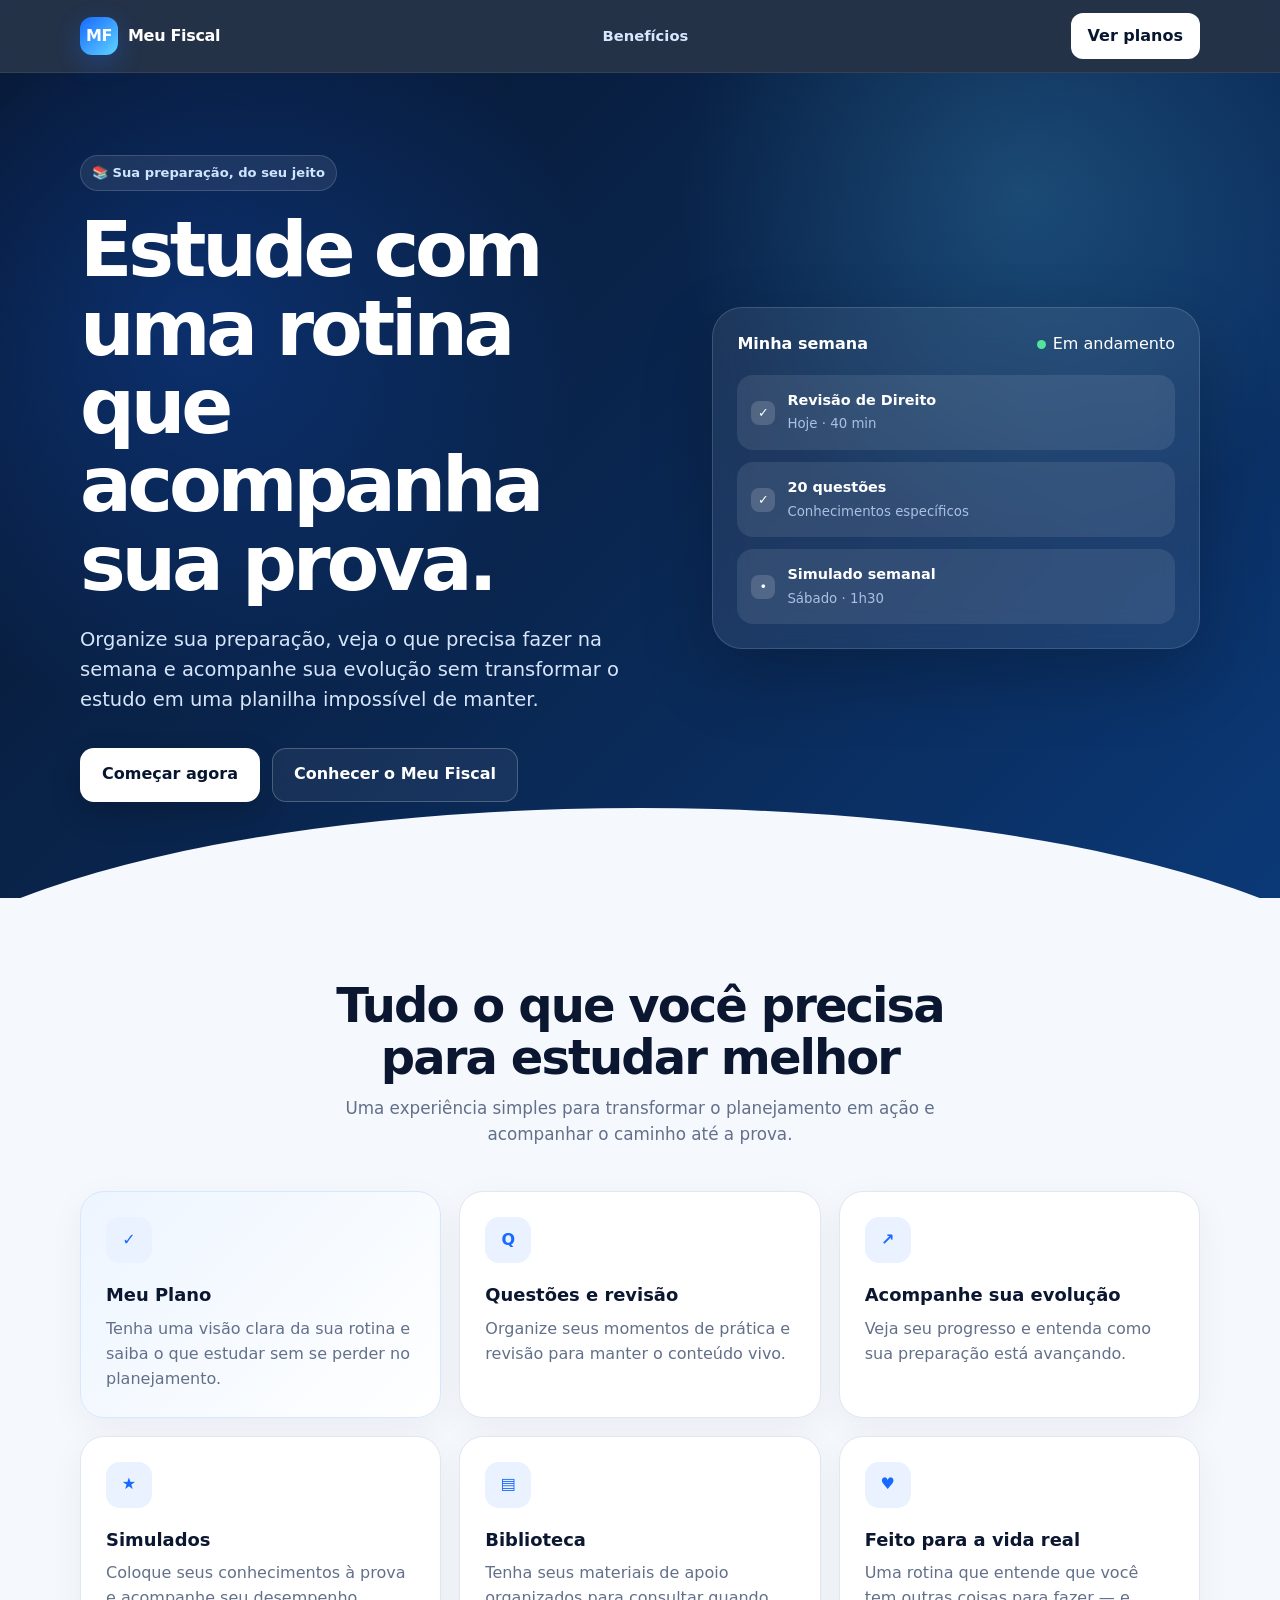
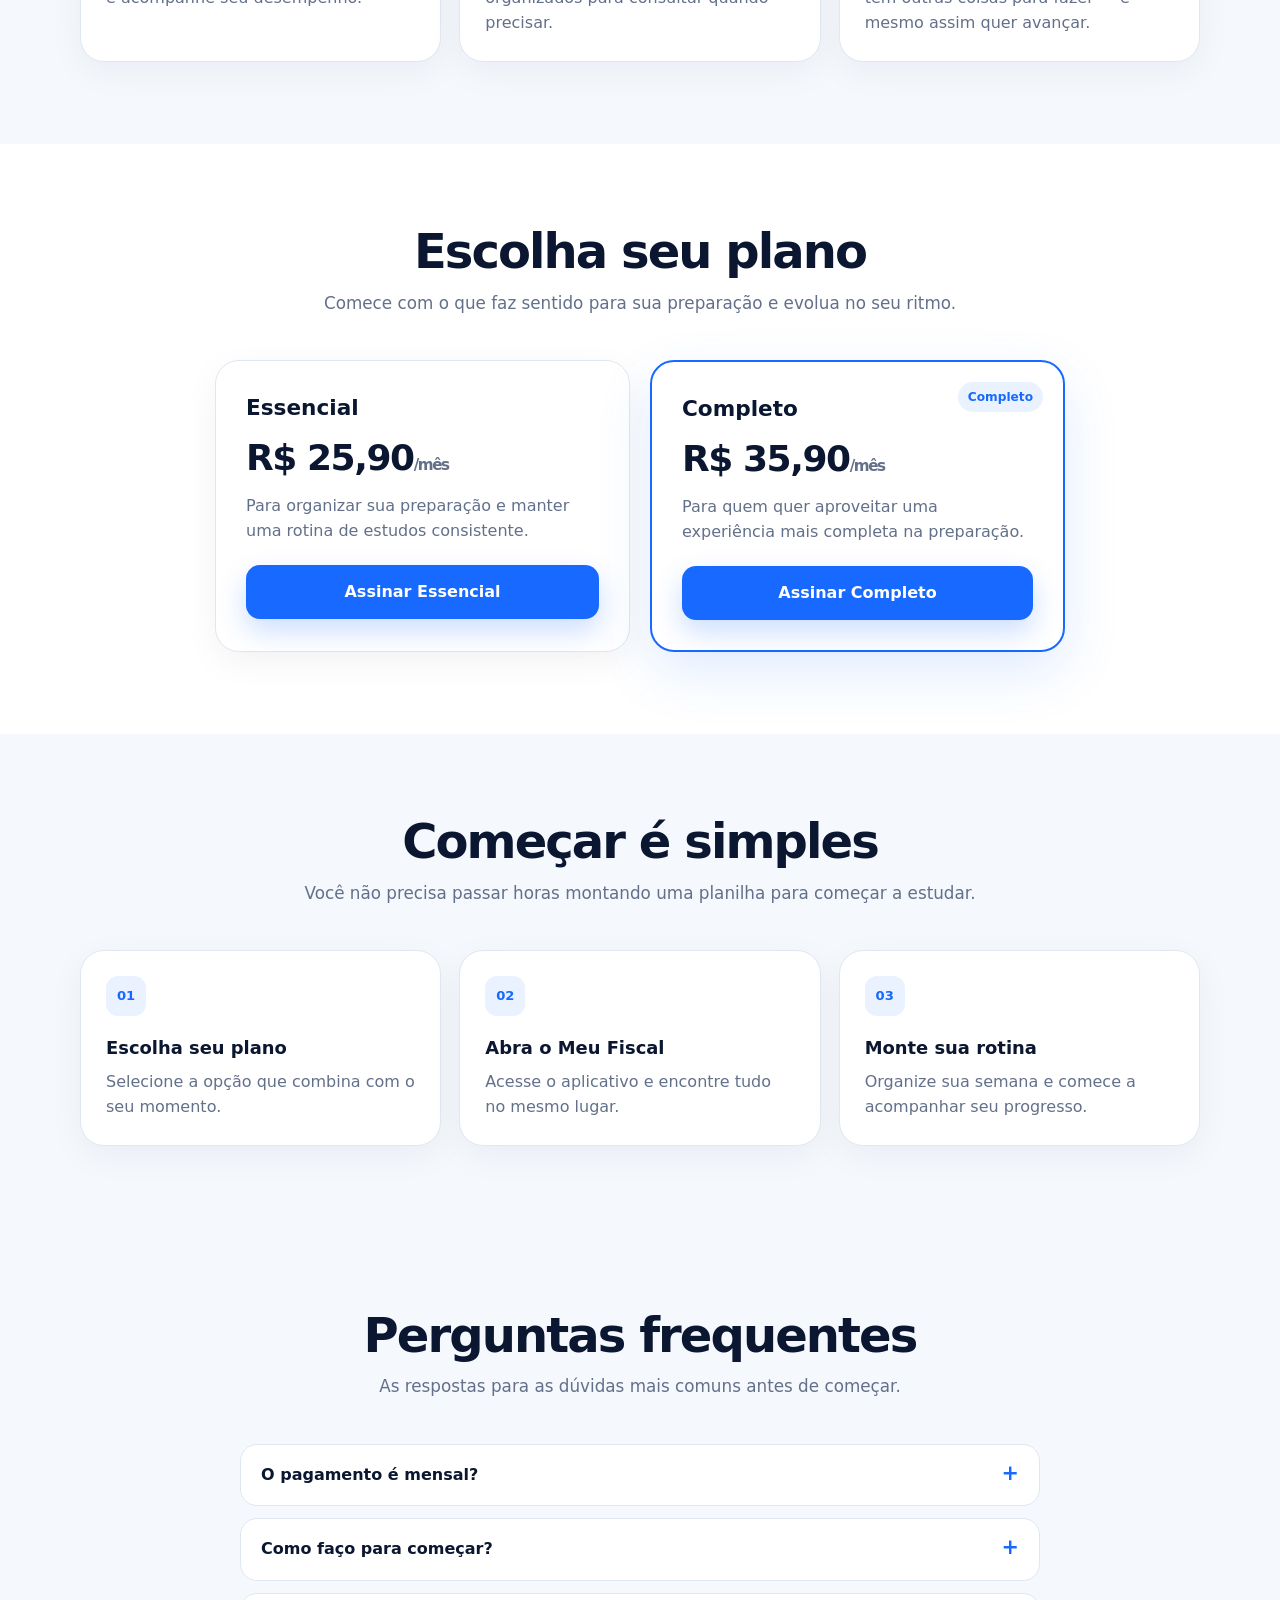
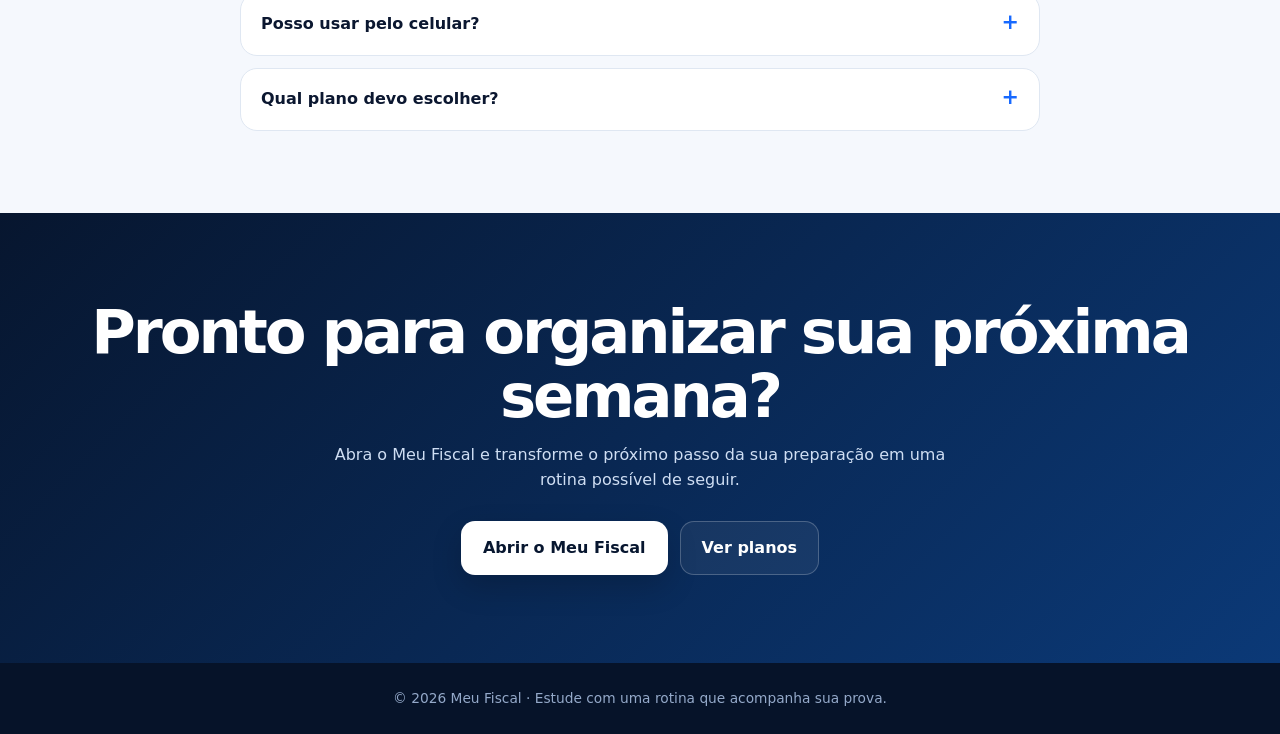
==== commit fafb4686: "Update index.html" ====
--- a/vendas/index.html
+++ b/vendas/index.html
@@ -1,50 +1,274 @@
 <!DOCTYPE html>
 <html lang="pt-BR">
 <head>
-<meta charset="UTF-8"><meta name="viewport" content="width=device-width, initial-scale=1.0">
-<meta name="description" content="Meu Fiscal — organize sua preparação, acompanhe sua evolução e estude com uma rotina que acompanha sua prova.">
-<title>Meu Fiscal — Página de vendas</title>
-<style>
-:root{--navy:#07162f;--blue:#1769ff;--cyan:#5fd4ff;--bg:#f5f8fd;--text:#0b1730;--muted:#65728b;--line:#dfe7f2}
-*{box-sizing:border-box}html{scroll-behavior:smooth}body{margin:0;font-family:Inter,system-ui,-apple-system,BlinkMacSystemFont,"Segoe UI",sans-serif;color:var(--text);background:var(--bg);line-height:1.55}a{color:inherit;text-decoration:none}button{font:inherit}
-.container{width:min(1120px,calc(100% - 28px));margin:auto}.nav{position:sticky;top:0;z-index:20;background:rgba(7,22,47,.92);backdrop-filter:blur(15px);border-bottom:1px solid rgba(255,255,255,.1)}.navin{height:68px;display:flex;align-items:center;justify-content:space-between}.brand{display:flex;gap:10px;align-items:center;color:white;font-weight:850}.mark{width:38px;height:38px;border-radius:12px;display:grid;place-items:center;background:linear-gradient(135deg,var(--blue),var(--cyan));font-size:.85rem}.navbtn{background:white;color:var(--navy);padding:10px 16px;border-radius:12px;font-weight:800}
-.hero{color:white;background:radial-gradient(circle at 80% 15%,rgba(95,212,255,.2),transparent 28%),linear-gradient(135deg,var(--navy),#0b3977);padding:78px 0 90px}.hero-grid{display:grid;grid-template-columns:1.1fr .9fr;gap:50px;align-items:center}.pill{display:inline-block;padding:7px 12px;border-radius:999px;background:rgba(255,255,255,.09);border:1px solid rgba(255,255,255,.15);color:#d9ebff;font-size:.82rem;font-weight:750;margin-bottom:18px}h1{font-size:clamp(2.7rem,6vw,5rem);line-height:1.02;letter-spacing:-.055em;margin:0 0 22px}.hero p{font-size:1.1rem;color:#d7e5fa;max-width:650px;margin:0 0 28px}
-.actions{display:flex;gap:12px;flex-wrap:wrap}.btn{min-height:52px;padding:0 19px;border-radius:14px;border:1px solid transparent;display:inline-flex;align-items:center;justify-content:center;font-weight:850;cursor:pointer;transition:.2s}.btn:hover{transform:translateY(-2px)}.primary{background:white;color:var(--navy)}.blue{background:var(--blue);color:white}.outline{background:rgba(255,255,255,.07);border-color:rgba(255,255,255,.22);color:white}
-.preview{background:rgba(255,255,255,.08);border:1px solid rgba(255,255,255,.14);border-radius:28px;padding:22px;box-shadow:0 25px 60px rgba(0,0,0,.2)}.preview h3{margin:0 0 16px}.task{display:flex;gap:12px;align-items:center;padding:14px;border-radius:15px;background:rgba(255,255,255,.09);margin-top:10px}.check{width:25px;height:25px;border-radius:8px;background:rgba(255,255,255,.16);display:grid;place-items:center}.task small{display:block;color:#a9c0e2}
-section{padding:78px 0}.head{text-align:center;max-width:700px;margin:0 auto 40px}.head h2{font-size:clamp(2rem,4vw,3rem);line-height:1.08;letter-spacing:-.04em;margin:0 0 12px}.head p{margin:0;color:var(--muted)}
-.cards{display:grid;grid-template-columns:repeat(3,1fr);gap:18px}.card{background:white;border:1px solid var(--line);border-radius:24px;padding:24px;box-shadow:0 10px 30px rgba(11,23,48,.05)}.icon{width:44px;height:44px;border-radius:13px;background:#eaf2ff;color:var(--blue);display:grid;place-items:center;font-weight:900;margin-bottom:16px}.card h3{margin:0 0 7px}.card p{margin:0;color:var(--muted)}
-.plans{background:white}.plan-grid{display:grid;grid-template-columns:repeat(2,1fr);gap:20px;max-width:850px;margin:auto}.plan{position:relative}.plan.featured{border:2px solid var(--blue)}.tag{position:absolute;right:18px;top:18px;background:#eaf2ff;color:var(--blue);padding:6px 10px;border-radius:999px;font-size:.75rem;font-weight:850}.price{font-size:2.2rem;font-weight:900;letter-spacing:-.04em;margin:5px 0 8px}.price span{font-size:.9rem;color:var(--muted);font-weight:600}.plan-actions{display:grid;gap:10px;margin-top:20px}.pix-btn{background:#e9fff5;color:#08784c;border:1px solid #bcebd6}
-.steps{display:grid;grid-template-columns:repeat(3,1fr);gap:18px}.num{color:var(--blue);font-weight:900;margin-bottom:15px}.faq{max-width:800px;margin:auto;display:grid;gap:12px}details{background:white;border:1px solid var(--line);border-radius:16px;padding:17px 19px}summary{cursor:pointer;font-weight:800}details p{color:var(--muted);margin:12px 0 0}.final{background:linear-gradient(135deg,var(--navy),#0b3977);color:white;text-align:center}.final p{color:#d0def2;max-width:620px;margin:0 auto 26px}footer{background:#061329;color:#91a6c7;text-align:center;padding:24px;font-size:.85rem}
-.modal{display:none;position:fixed;inset:0;z-index:100;background:rgba(3,12,28,.75);padding:18px;align-items:center;justify-content:center}.modal.show{display:flex}.modalbox{width:min(460px,100%);background:white;border-radius:25px;padding:24px;text-align:center;position:relative;box-shadow:0 30px 90px rgba(0,0,0,.3)}.close{position:absolute;right:15px;top:12px;border:0;background:#edf2f8;width:36px;height:36px;border-radius:50%;cursor:pointer;font-size:1.3rem}.modalbox h3{margin:8px 30px 4px;font-size:1.45rem}.amount{font-size:1.8rem;font-weight:900;color:var(--blue);margin:4px 0 15px}.qr{width:min(320px,78vw);height:auto;display:block;margin:0 auto 15px;border-radius:18px}.hint{color:var(--muted);font-size:.9rem;margin:0}.pixnote{background:#f3f7ff;border-radius:13px;padding:11px;margin-top:15px;font-size:.85rem;color:#44516a}
-@media(max-width:800px){.hero-grid,.cards,.steps,.plan-grid{grid-template-columns:1fr}section{padding:62px 0}.hero{padding:58px 0 70px}.hero-grid{gap:32px}}
-@media(max-width:520px){.container{width:calc(100% - 24px)}h1{font-size:2.65rem}.actions{display:grid;grid-template-columns:1fr}.btn{width:100%}.navbtn{padding:9px 12px}}
-</style>
+  <meta charset="UTF-8">
+  <meta name="viewport" content="width=device-width, initial-scale=1.0">
+  <meta name="description" content="Meu Fiscal — organize sua preparação, acompanhe sua evolução e estude com uma rotina que acompanha sua prova.">
+  <title>Meu Fiscal — Estude com uma rotina que acompanha sua prova</title>
+  <style>
+    :root{
+      --navy:#07162f;
+      --navy-2:#0b2145;
+      --blue:#1769ff;
+      --blue-2:#4f8cff;
+      --cyan:#5fd4ff;
+      --bg:#f5f8fd;
+      --surface:#ffffff;
+      --text:#0b1730;
+      --muted:#63708a;
+      --line:#dfe7f2;
+      --success:#16a46a;
+      --shadow:0 20px 60px rgba(7,22,47,.10);
+      --radius:24px;
+    }
+    *{box-sizing:border-box}
+    html{scroll-behavior:smooth}
+    body{
+      margin:0;
+      font-family:Inter,ui-sans-serif,system-ui,-apple-system,BlinkMacSystemFont,"Segoe UI",sans-serif;
+      color:var(--text);
+      background:var(--bg);
+      line-height:1.55;
+    }
+    a{text-decoration:none;color:inherit}
+    .container{width:min(1120px,calc(100% - 32px));margin:auto}
+    .nav{
+      position:sticky;top:0;z-index:50;
+      background:rgba(7,22,47,.88);
+      backdrop-filter:blur(16px);
+      border-bottom:1px solid rgba(255,255,255,.08);
+    }
+    .nav-inner{height:72px;display:flex;align-items:center;justify-content:space-between;gap:20px}
+    .brand{display:flex;align-items:center;gap:10px;color:#fff;font-weight:800;letter-spacing:-.02em}
+    .brand-mark{
+      width:38px;height:38px;border-radius:12px;
+      display:grid;place-items:center;
+      background:linear-gradient(135deg,var(--blue),var(--cyan));
+      color:#fff;font-weight:900;
+      box-shadow:0 8px 24px rgba(23,105,255,.3)
+    }
+    .nav-link{color:#d9e6ff;font-size:.92rem;font-weight:650}
+    .nav-cta{background:#fff;color:var(--navy);padding:11px 17px;border-radius:12px;font-weight:800}
+    .hero{
+      position:relative;overflow:hidden;color:#fff;
+      background:
+        radial-gradient(circle at 80% 15%,rgba(95,212,255,.20),transparent 28%),
+        radial-gradient(circle at 15% 30%,rgba(23,105,255,.25),transparent 32%),
+        linear-gradient(135deg,var(--navy),#0a2a58 62%,#0b3977);
+      padding:82px 0 96px;
+    }
+    .hero:after{
+      content:"";position:absolute;inset:auto -10% -130px;
+      height:220px;background:var(--bg);border-radius:50% 50% 0 0/100% 100% 0 0;
+    }
+    .hero-grid{display:grid;grid-template-columns:1.08fr .92fr;align-items:center;gap:60px;position:relative;z-index:2}
+    .eyebrow{
+      display:inline-flex;align-items:center;gap:8px;
+      padding:7px 11px;border:1px solid rgba(255,255,255,.15);
+      background:rgba(255,255,255,.08);border-radius:999px;
+      color:#cfe5ff;font-size:.82rem;font-weight:750;margin-bottom:20px
+    }
+    h1{font-size:clamp(2.65rem,6vw,5rem);line-height:1.02;letter-spacing:-.055em;margin:0 0 22px;max-width:760px}
+    .hero p{font-size:clamp(1.03rem,2vw,1.22rem);color:#d7e5fa;max-width:650px;margin:0 0 32px}
+    .actions{display:flex;flex-wrap:wrap;gap:12px}
+    .btn{
+      min-height:54px;padding:0 21px;border-radius:14px;
+      display:inline-flex;align-items:center;justify-content:center;
+      font-weight:850;border:1px solid transparent;transition:.2s;
+    }
+    .btn:hover{transform:translateY(-2px)}
+    .btn-primary{background:#fff;color:var(--navy);box-shadow:0 12px 30px rgba(0,0,0,.18)}
+    .btn-secondary{border-color:rgba(255,255,255,.22);color:#fff;background:rgba(255,255,255,.06)}
+    .hero-card{
+      background:rgba(255,255,255,.08);border:1px solid rgba(255,255,255,.14);
+      border-radius:30px;padding:24px;box-shadow:0 28px 70px rgba(0,0,0,.22);
+      backdrop-filter:blur(18px)
+    }
+    .mock-head{display:flex;justify-content:space-between;align-items:center;margin-bottom:18px}
+    .mock-title{font-weight:800}.dot{width:9px;height:9px;background:#52e39c;border-radius:50%;display:inline-block;margin-right:7px}
+    .week{display:grid;gap:12px}
+    .task{
+      display:flex;align-items:center;gap:12px;padding:14px;
+      border-radius:16px;background:rgba(255,255,255,.09)
+    }
+    .check{width:24px;height:24px;border-radius:8px;background:rgba(255,255,255,.16);display:grid;place-items:center;font-size:.8rem}
+    .task strong{display:block;font-size:.9rem}.task small{color:#a9c0e2}
+    section{padding:82px 0}
+    .section-head{text-align:center;max-width:700px;margin:0 auto 44px}
+    .section-head h2{font-size:clamp(2rem,4vw,3rem);line-height:1.08;letter-spacing:-.04em;margin:0 0 12px}
+    .section-head p{margin:0;color:var(--muted);font-size:1.05rem}
+    .benefits{display:grid;grid-template-columns:repeat(3,1fr);gap:18px}
+    .card{
+      background:var(--surface);border:1px solid var(--line);border-radius:var(--radius);
+      padding:25px;box-shadow:0 10px 35px rgba(11,23,48,.05)
+    }
+    .icon{
+      width:46px;height:46px;border-radius:14px;display:grid;place-items:center;
+      background:#eaf2ff;color:var(--blue);font-weight:900;margin-bottom:18px
+    }
+    .card h3{margin:0 0 8px;font-size:1.12rem}.card p{margin:0;color:var(--muted)}
+    .highlight{
+      background:linear-gradient(135deg,#edf5ff,#fff);
+      border:1px solid #d8e7ff
+    }
+    .plans{background:#fff}
+    .plan-grid{display:grid;grid-template-columns:repeat(2,1fr);gap:20px;max-width:850px;margin:auto}
+    .plan{position:relative;padding:30px}
+    .plan.featured{border:2px solid var(--blue);box-shadow:0 20px 55px rgba(23,105,255,.13)}
+    .tag{position:absolute;right:20px;top:20px;padding:6px 10px;border-radius:999px;background:#eaf2ff;color:var(--blue);font-size:.76rem;font-weight:850}
+    .plan h3{font-size:1.35rem;margin:0 0 6px}.price{font-size:2.25rem;font-weight:900;letter-spacing:-.04em;margin:0 0 8px}.price span{font-size:.95rem;color:var(--muted);font-weight:600}
+    .plan p{color:var(--muted);margin:0 0 22px}
+    .plan .btn{width:100%}.btn-blue{background:var(--blue);color:#fff;box-shadow:0 12px 28px rgba(23,105,255,.22)}
+    .steps{display:grid;grid-template-columns:repeat(3,1fr);gap:18px;counter-reset:step}
+    .step{position:relative}.number{font-size:.82rem;font-weight:900;color:var(--blue);margin-bottom:18px}
+    .number:before{counter-increment:step;content:"0" counter(step);display:inline-flex;width:40px;height:40px;align-items:center;justify-content:center;border-radius:12px;background:#eaf2ff;margin-right:10px}
+    .faq{max-width:800px;margin:auto;display:grid;gap:12px}
+    details{background:#fff;border:1px solid var(--line);border-radius:17px;padding:18px 20px}
+    summary{cursor:pointer;font-weight:800;list-style:none;display:flex;justify-content:space-between;gap:15px}
+    summary::-webkit-details-marker{display:none}
+    summary:after{content:"+";color:var(--blue);font-size:1.3rem;line-height:1}
+    details[open] summary:after{content:"−"}
+    details p{color:var(--muted);margin:14px 0 0}
+    .final{
+      color:#fff;background:linear-gradient(135deg,var(--navy),#0b3977);
+      text-align:center;padding:88px 0
+    }
+    .final h2{font-size:clamp(2.2rem,5vw,3.8rem);letter-spacing:-.05em;line-height:1.05;margin:0 0 15px}
+    .final p{color:#cfdef3;max-width:620px;margin:0 auto 28px}
+    footer{background:#061329;color:#94a9c9;padding:25px 0;text-align:center;font-size:.86rem}
+    @media(max-width:800px){
+      .nav-link{display:none}.nav-inner{height:64px}.hero{padding:58px 0 82px}
+      .hero-grid{grid-template-columns:1fr;gap:35px}.hero-card{max-width:560px}
+      .benefits,.steps,.plan-grid{grid-template-columns:1fr}
+      section{padding:64px 0}.card{padding:22px}
+    }
+    @media(max-width:520px){
+      .container{width:min(100% - 24px,1120px)}
+      h1{font-size:2.65rem}.hero p{font-size:1rem}
+      .actions{display:grid;grid-template-columns:1fr}.btn{width:100%}
+      .hero-card{padding:18px;border-radius:22px}.plan{padding:24px}
+      .section-head{margin-bottom:30px}
+    }
+  </style>
 </head>
 <body>
-<header class="nav"><div class="container navin"><a class="brand" href="#top"><span class="mark">MF</span>Meu Fiscal</a><a class="navbtn" href="#planos">Ver planos</a></div></header>
-<main id="top">
-<section class="hero"><div class="container hero-grid"><div><div class="pill">📚 Sua preparação, do seu jeito</div><h1>Estude com uma rotina que acompanha sua prova.</h1><p>Organize sua preparação, veja o que precisa fazer na semana e acompanhe sua evolução sem transformar o estudo em uma planilha impossível de manter.</p><div class="actions"><a class="btn primary" href="#planos">Começar agora</a><a class="btn outline" href="https://meu-fiscal-mp-na-tela-inicial.vercel.app/" target="_blank" rel="noopener">Conhecer o Meu Fiscal</a></div></div><div class="preview"><h3>Minha semana</h3><div class="task"><span class="check">✓</span><div><strong>Revisão de Direito</strong><small>Hoje · 40 min</small></div></div><div class="task"><span class="check">✓</span><div><strong>20 questões</strong><small>Conhecimentos específicos</small></div></div><div class="task"><span class="check">•</span><div><strong>Simulado semanal</strong><small>Sábado · 1h30</small></div></div></div></div></section>
-<section><div class="container"><div class="head"><h2>Tudo o que você precisa para estudar melhor</h2><p>Uma experiência simples para transformar o planejamento em ação e acompanhar seu caminho até a prova.</p></div><div class="cards">
-<div class="card"><div class="icon">✓</div><h3>Meu Plano</h3><p>Tenha uma visão clara da sua rotina e saiba o que estudar sem se perder no planejamento.</p></div>
-<div class="card"><div class="icon">Q</div><h3>Questões e revisão</h3><p>Organize seus momentos de prática e revisão para manter o conteúdo vivo.</p></div>
-<div class="card"><div class="icon">↗</div><h3>Acompanhe sua evolução</h3><p>Veja seu progresso e entenda como sua preparação está avançando.</p></div>
-<div class="card"><div class="icon">★</div><h3>Simulados</h3><p>Coloque seus conhecimentos à prova e acompanhe seu desempenho.</p></div>
-<div class="card"><div class="icon">▤</div><h3>Biblioteca</h3><p>Tenha seus materiais de apoio organizados para consultar quando precisar.</p></div>
-<div class="card"><div class="icon">♥</div><h3>Feito para a vida real</h3><p>Uma rotina que entende que você tem outras coisas para fazer — e mesmo assim quer avançar.</p></div>
-</div></div></section>
-<section id="planos" class="plans"><div class="container"><div class="head"><h2>Escolha seu plano</h2><p>Você pode pagar pelo Mercado Pago ou diretamente por Pix.</p></div><div class="plan-grid">
-<article class="card plan"><h3>Essencial</h3><div class="price">R$ 25,90<span>/mês</span></div><p>Para organizar sua preparação e manter uma rotina de estudos consistente.</p><div class="plan-actions"><a class="btn blue" href="https://mpago.la/21zCjoG" target="_blank" rel="noopener">Assinar pelo Mercado Pago</a><button class="btn pix-btn" onclick="openPix('Essencial','25,90')">💚 Pagar com Pix</button></div></article>
-<article class="card plan featured"><span class="tag">Completo</span><h3>Completo</h3><div class="price">R$ 35,90<span>/mês</span></div><p>Para quem quer aproveitar uma experiência mais completa de preparação.</p><div class="plan-actions"><a class="btn blue" href="https://mpago.la/1VVJ6g5" target="_blank" rel="noopener">Assinar pelo Mercado Pago</a><button class="btn pix-btn" onclick="openPix('Completo','35,90')">💚 Pagar com Pix</button></div></article>
-</div></div></section>
-<section><div class="container"><div class="head"><h2>Começar é simples</h2><p>Você não precisa passar horas montando uma planilha para começar a estudar.</p></div><div class="steps"><div class="card"><div class="num">01</div><h3>Escolha seu plano</h3><p>Selecione a opção que combina com o seu momento.</p></div><div class="card"><div class="num">02</div><h3>Abra o Meu Fiscal</h3><p>Acesse o aplicativo e encontre tudo no mesmo lugar.</p></div><div class="card"><div class="num">03</div><h3>Monte sua rotina</h3><p>Organize sua semana e comece a acompanhar seu progresso.</p></div></div></div></section>
-<section><div class="container"><div class="head"><h2>Perguntas frequentes</h2></div><div class="faq"><details><summary>O pagamento é mensal?</summary><p>Sim. Os planos são apresentados com cobrança mensal.</p></details><details><summary>Como faço para começar?</summary><p>Escolha seu plano, faça a assinatura ou pague pelo Pix e depois acesse o Meu Fiscal.</p></details><details><summary>Posso usar pelo celular?</summary><p>Sim. O Meu Fiscal foi pensado para funcionar muito bem no celular e também no desktop.</p></details><details><summary>Qual plano devo escolher?</summary><p>O Essencial é uma opção mais enxuta. O Completo é para quem quer uma experiência mais completa de preparação.</p></details><details><summary>Preciso ter Mercado Pago para pagar?</summary><p>Não. Agora você também pode escolher a opção de pagamento por Pix diretamente nesta página.</p></details></div></div></section>
-<section class="final"><div class="container"><div class="head"><h2>Pronto para organizar sua próxima semana?</h2><p>Abra o Meu Fiscal e transforme o próximo passo da sua preparação em uma rotina possível de seguir.</p></div><div class="actions" style="justify-content:center"><a class="btn primary" href="https://meu-fiscal-mp-na-tela-inicial.vercel.app/" target="_blank" rel="noopener">Abrir o Meu Fiscal</a><a class="btn outline" href="#planos">Ver planos</a></div></div></section>
-</main>
-<footer>© 2026 Meu Fiscal · Estude com uma rotina que acompanha sua prova.</footer>
-<div class="modal" id="pixModal" onclick="if(event.target===this)closePix()"><div class="modalbox"><button class="close" onclick="closePix()" aria-label="Fechar">×</button><h3>Pagar com Pix</h3><div id="planName" style="color:var(--muted);font-weight:700"></div><div class="amount" id="amount"></div><img class="qr" src="[data-uri]" alt="QR Code para pagamento via Pix"><p class="hint">Escaneie o QR Code com o aplicativo do seu banco.</p><div class="pixnote">Confira o valor do plano antes de confirmar o pagamento.</div></div></div>
-<script>
-function openPix(plan,amount){document.getElementById('planName').textContent='Plano '+plan;document.getElementById('amount').textContent='R$ '+amount;document.getElementById('pixModal').classList.add('show');document.body.style.overflow='hidden'}
-function closePix(){document.getElementById('pixModal').classList.remove('show');document.body.style.overflow=''}
-document.addEventListener('keydown',e=>{if(e.key==='Escape')closePix()})
-</script>
-</body></html>
+  <header class="nav">
+    <div class="container nav-inner">
+      <a class="brand" href="#top" aria-label="Meu Fiscal">
+        <span class="brand-mark">MF</span><span>Meu Fiscal</span>
+      </a>
+      <nav><a class="nav-link" href="#beneficios">Benefícios</a></nav>
+      <a class="nav-cta" href="#planos">Ver planos</a>
+    </div>
+  </header>
+
+  <main id="top">
+    <section class="hero">
+      <div class="container hero-grid">
+        <div>
+          <div class="eyebrow">📚 Sua preparação, do seu jeito</div>
+          <h1>Estude com uma rotina que acompanha sua prova.</h1>
+          <p>Organize sua preparação, veja o que precisa fazer na semana e acompanhe sua evolução sem transformar o estudo em uma planilha impossível de manter.</p>
+          <div class="actions">
+            <a class="btn btn-primary" href="#planos">Começar agora</a>
+            <a class="btn btn-secondary" href="https://meu-fiscal-mp-na-tela-inicial.vercel.app/">Conhecer o Meu Fiscal</a>
+          </div>
+        </div>
+        <div class="hero-card" aria-label="Prévia da rotina semanal">
+          <div class="mock-head"><span class="mock-title">Minha semana</span><span><i class="dot"></i>Em andamento</span></div>
+          <div class="week">
+            <div class="task"><span class="check">✓</span><div><strong>Revisão de Direito</strong><small>Hoje · 40 min</small></div></div>
+            <div class="task"><span class="check">✓</span><div><strong>20 questões</strong><small>Conhecimentos específicos</small></div></div>
+            <div class="task"><span class="check">•</span><div><strong>Simulado semanal</strong><small>Sábado · 1h30</small></div></div>
+          </div>
+        </div>
+      </div>
+    </section>
+
+    <section id="beneficios">
+      <div class="container">
+        <div class="section-head">
+          <h2>Tudo o que você precisa para estudar melhor</h2>
+          <p>Uma experiência simples para transformar o planejamento em ação e acompanhar o caminho até a prova.</p>
+        </div>
+        <div class="benefits">
+          <article class="card highlight"><div class="icon">✓</div><h3>Meu Plano</h3><p>Tenha uma visão clara da sua rotina e saiba o que estudar sem se perder no planejamento.</p></article>
+          <article class="card"><div class="icon">Q</div><h3>Questões e revisão</h3><p>Organize seus momentos de prática e revisão para manter o conteúdo vivo.</p></article>
+          <article class="card"><div class="icon">↗</div><h3>Acompanhe sua evolução</h3><p>Veja seu progresso e entenda como sua preparação está avançando.</p></article>
+          <article class="card"><div class="icon">★</div><h3>Simulados</h3><p>Coloque seus conhecimentos à prova e acompanhe seu desempenho.</p></article>
+          <article class="card"><div class="icon">▤</div><h3>Biblioteca</h3><p>Tenha seus materiais de apoio organizados para consultar quando precisar.</p></article>
+          <article class="card"><div class="icon">♥</div><h3>Feito para a vida real</h3><p>Uma rotina que entende que você tem outras coisas para fazer — e mesmo assim quer avançar.</p></article>
+        </div>
+      </div>
+    </section>
+
+    <section id="planos" class="plans">
+      <div class="container">
+        <div class="section-head">
+          <h2>Escolha seu plano</h2>
+          <p>Comece com o que faz sentido para sua preparação e evolua no seu ritmo.</p>
+        </div>
+        <div class="plan-grid">
+          <article class="card plan">
+            <h3>Essencial</h3>
+            <div class="price">R$ 25,90<span>/mês</span></div>
+            <p>Para organizar sua preparação e manter uma rotina de estudos consistente.</p>
+            <a class="btn btn-blue" href="https://mpago.la/21zCjoG" target="_blank" rel="noopener">Assinar Essencial</a>
+          </article>
+          <article class="card plan featured">
+            <span class="tag">Completo</span>
+            <h3>Completo</h3>
+            <div class="price">R$ 35,90<span>/mês</span></div>
+            <p>Para quem quer aproveitar uma experiência mais completa na preparação.</p>
+            <a class="btn btn-blue" href="https://mpago.la/1VVJ6g5" target="_blank" rel="noopener">Assinar Completo</a>
+          </article>
+        </div>
+      </div>
+    </section>
+
+    <section>
+      <div class="container">
+        <div class="section-head">
+          <h2>Começar é simples</h2>
+          <p>Você não precisa passar horas montando uma planilha para começar a estudar.</p>
+        </div>
+        <div class="steps">
+          <article class="card step"><div class="number"></div><h3>Escolha seu plano</h3><p>Selecione a opção que combina com o seu momento.</p></article>
+          <article class="card step"><div class="number"></div><h3>Abra o Meu Fiscal</h3><p>Acesse o aplicativo e encontre tudo no mesmo lugar.</p></article>
+          <article class="card step"><div class="number"></div><h3>Monte sua rotina</h3><p>Organize sua semana e comece a acompanhar seu progresso.</p></article>
+        </div>
+      </div>
+    </section>
+
+    <section id="faq">
+      <div class="container">
+        <div class="section-head">
+          <h2>Perguntas frequentes</h2>
+          <p>As respostas para as dúvidas mais comuns antes de começar.</p>
+        </div>
+        <div class="faq">
+          <details><summary>O pagamento é mensal?</summary><p>Sim. Os planos são apresentados com cobrança mensal.</p></details>
+          <details><summary>Como faço para começar?</summary><p>Escolha seu plano, faça a assinatura e depois acesse o Meu Fiscal pelo aplicativo.</p></details>
+          <details><summary>Posso usar pelo celular?</summary><p>Sim. O Meu Fiscal foi pensado para funcionar muito bem no celular, além de também poder ser acessado no desktop.</p></details>
+          <details><summary>Qual plano devo escolher?</summary><p>Escolha o Essencial se você quer começar com uma rotina mais enxuta. O Completo é indicado para quem quer uma experiência mais completa de preparação.</p></details>
+        </div>
+      </div>
+    </section>
+
+    <section class="final">
+      <div class="container">
+        <h2>Pronto para organizar sua próxima semana?</h2>
+        <p>Abra o Meu Fiscal e transforme o próximo passo da sua preparação em uma rotina possível de seguir.</p>
+        <div class="actions" style="justify-content:center">
+          <a class="btn btn-primary" href="https://meu-fiscal-mp-na-tela-inicial.vercel.app/" target="_blank" rel="noopener">Abrir o Meu Fiscal</a>
+          <a class="btn btn-secondary" href="#planos">Ver planos</a>
+        </div>
+      </div>
+    </section>
+  </main>
+
+  <footer>
+    <div class="container">© 2026 Meu Fiscal · Estude com uma rotina que acompanha sua prova.</div>
+  </footer>
+</body>
+</html>
